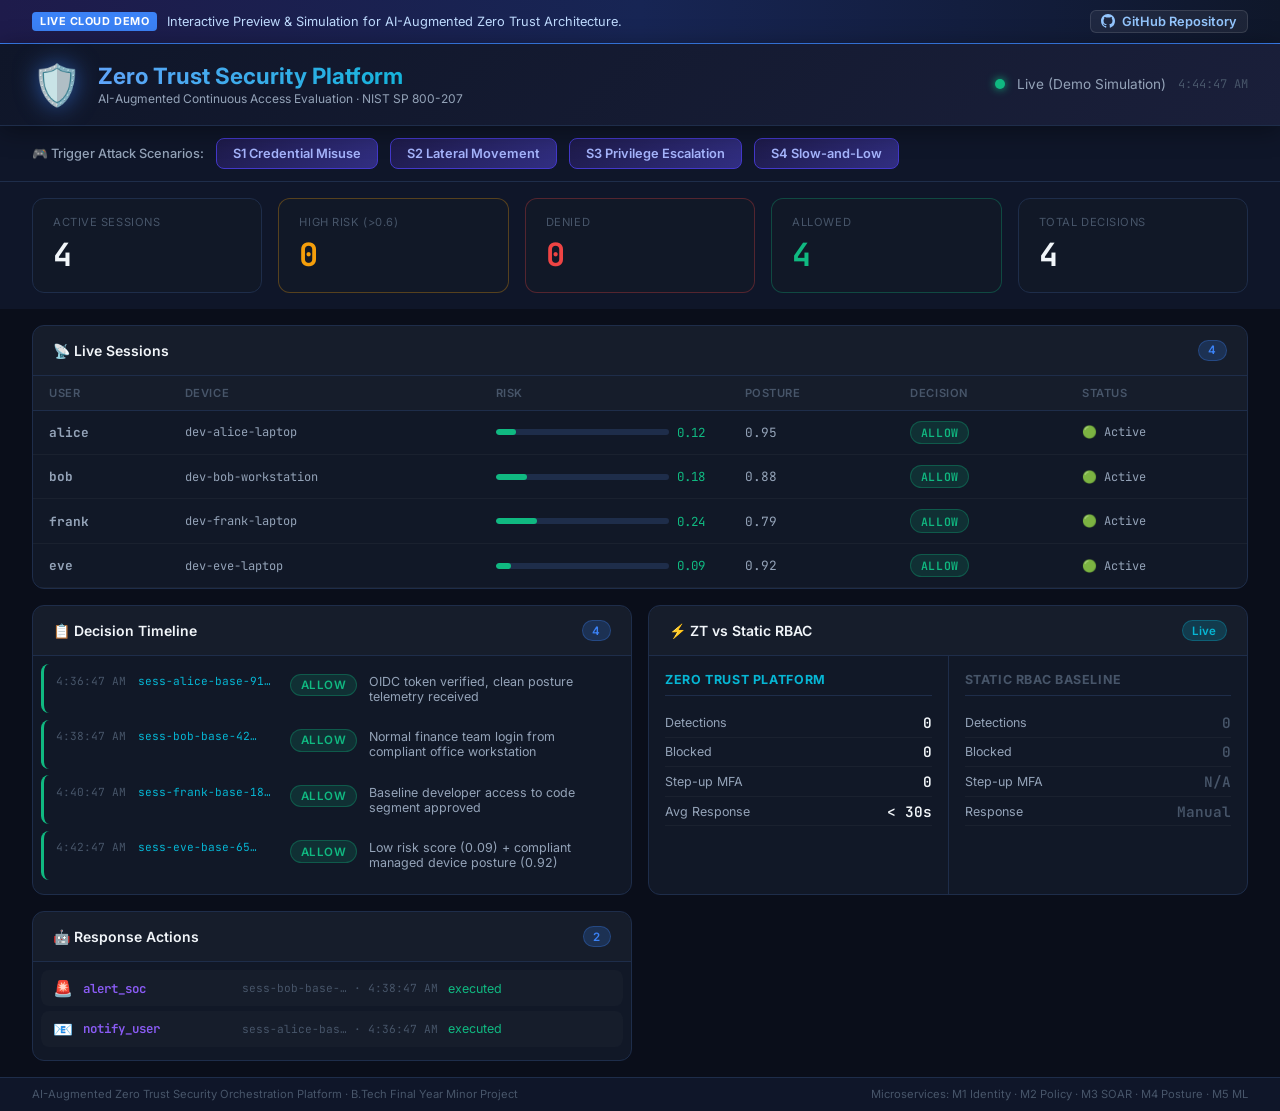
==== index.html @ aeaf05d5 "feat: add vercel dashboard configuration" ====
<!DOCTYPE html>
<html lang="en">
<head>
  <meta charset="UTF-8">
  <meta name="viewport" content="width=device-width, initial-scale=1.0">
  <title>ZTSP – Zero Trust Security Platform Dashboard (Live Demo)</title>
  <meta name="description" content="AI-Augmented Zero Trust Security Orchestration Platform – live session monitoring, risk scores, policy decisions, and attack scenario simulation.">
  <link rel="preconnect" href="https://fonts.googleapis.com">
  <link href="https://fonts.googleapis.com/css2?family=Inter:wght@300;400;500;600;700&family=JetBrains+Mono:wght@400;500&display=swap" rel="stylesheet">
  <link rel="stylesheet" href="./style.css">
</head>
<body>
  <!-- Demo Mode Banner -->
  <aside class="demo-banner">
    <div class="demo-banner-left">
      <span class="demo-banner-tag">Live Cloud Demo</span>
      <span>Interactive Preview & Simulation for AI-Augmented Zero Trust Architecture.</span>
    </div>
    <div>
      <a href="https://github.com/blacktrojanaur/cybersecurity-minor-project" target="_blank" rel="noopener noreferrer" class="demo-banner-link">
        <svg height="14" width="14" viewBox="0 0 16 16" fill="currentColor" style="display:inline-block;vertical-align:middle;margin-right:2px"><path d="M8 0c4.42 0 8 3.58 8 8a8.01 8.01 0 0 1-5.45 7.59c-.4.08-.55-.17-.55-.38 0-.27.01-1.13.01-2.2 0-.75-.25-1.23-.54-1.48 1.78-.2 3.65-.88 3.65-3.95 0-.88-.31-1.59-.82-2.15.08-.2.36-1.02-.08-2.12 0 0-.67-.22-2.2.82-.64-.18-1.32-.27-2-.27-.68 0-1.36.09-2 .27-1.53-1.03-2.2-.82-2.2-.82-.44 1.1-.16 1.92-.08 2.12-.51.56-.82 1.28-.82 2.15 0 3.06 1.86 3.75 3.64 3.95-.23.2-.44.55-.51 1.07-.46.21-1.61.55-2.33-.66-.15-.24-.6-.83-1.23-.82-.67.01-.27.38.01.53.34.19.73.9.82 1.13.16.45.68 1.31 2.69.94 0 .67.01 1.3.01 1.49 0 .21-.15.45-.55.38A7.995 7.995 0 0 1 0 8c0-4.42 3.58-8 8-8Z"></path></svg>
        GitHub Repository
      </a>
    </div>
  </aside>

  <!-- Header -->
  <header class="header">
    <div class="header-brand">
      <div class="shield-icon">🛡️</div>
      <div>
        <h1 class="header-title">Zero Trust Security Platform</h1>
        <p class="header-subtitle">AI-Augmented Continuous Access Evaluation · NIST SP 800-207</p>
      </div>
    </div>
    <div class="header-status">
      <div class="status-dot" id="status-dot"></div>
      <span id="status-text" class="status-text">Connecting…</span>
      <span class="timestamp" id="last-update">—</span>
    </div>
  </header>

  <!-- Scenario Controls -->
  <section class="scenario-bar">
    <span class="scenario-label">🎮 Trigger Attack Scenarios:</span>
    <button class="btn btn-attack" id="btn-s1" onclick="runScenario('s1')">S1 Credential Misuse</button>
    <button class="btn btn-attack" id="btn-s2" onclick="runScenario('s2')">S2 Lateral Movement</button>
    <button class="btn btn-attack" id="btn-s3" onclick="runScenario('s3')">S3 Privilege Escalation</button>
    <button class="btn btn-attack" id="btn-s4" onclick="runScenario('s4')">S4 Slow-and-Low</button>
    <div class="scenario-feedback" id="scenario-feedback"></div>
  </section>

  <!-- Metrics Row -->
  <section class="metrics-row">
    <div class="metric-card">
      <div class="metric-label">Active Sessions</div>
      <div class="metric-value" id="metric-sessions">—</div>
    </div>
    <div class="metric-card metric-card--warn">
      <div class="metric-label">High Risk (&gt;0.6)</div>
      <div class="metric-value" id="metric-high-risk">—</div>
    </div>
    <div class="metric-card metric-card--danger">
      <div class="metric-label">Denied</div>
      <div class="metric-value" id="metric-denied">—</div>
    </div>
    <div class="metric-card metric-card--success">
      <div class="metric-label">Allowed</div>
      <div class="metric-value" id="metric-allowed">—</div>
    </div>
    <div class="metric-card">
      <div class="metric-label">Total Decisions</div>
      <div class="metric-value" id="metric-decisions">—</div>
    </div>
  </section>

  <!-- Main Grid -->
  <main class="main-grid">
    <!-- Live Sessions Panel -->
    <section class="panel panel--sessions">
      <div class="panel-header">
        <h2 class="panel-title">📡 Live Sessions</h2>
        <span class="badge" id="session-count">0</span>
      </div>
      <div class="table-container">
        <table class="data-table" id="sessions-table">
          <thead>
            <tr>
              <th>User</th>
              <th>Device</th>
              <th>Risk</th>
              <th>Posture</th>
              <th>Decision</th>
              <th>Status</th>
            </tr>
          </thead>
          <tbody id="sessions-body">
            <tr><td colspan="6" class="empty-row">Waiting for sessions…</td></tr>
          </tbody>
        </table>
      </div>
    </section>

    <!-- Decision Timeline -->
    <section class="panel panel--timeline">
      <div class="panel-header">
        <h2 class="panel-title">📋 Decision Timeline</h2>
        <span class="badge" id="decision-count">0</span>
      </div>
      <div class="timeline" id="decision-timeline">
        <div class="empty-row">No decisions yet…</div>
      </div>
    </section>

    <!-- ZT vs RBAC Comparison -->
    <section class="panel panel--compare">
      <div class="panel-header">
        <h2 class="panel-title">⚡ ZT vs Static RBAC</h2>
        <span class="badge badge--info">Live</span>
      </div>
      <div class="compare-grid">
        <div class="compare-col">
          <div class="compare-header compare-header--zt">Zero Trust Platform</div>
          <div class="compare-stat">
            <span class="compare-label">Detections</span>
            <span class="compare-value" id="zt-detections">0</span>
          </div>
          <div class="compare-stat">
            <span class="compare-label">Blocked</span>
            <span class="compare-value" id="zt-blocked">0</span>
          </div>
          <div class="compare-stat">
            <span class="compare-label">Step-up MFA</span>
            <span class="compare-value" id="zt-stepup">0</span>
          </div>
          <div class="compare-stat">
            <span class="compare-label">Avg Response</span>
            <span class="compare-value" id="zt-mttr">< 30s</span>
          </div>
        </div>
        <div class="compare-col">
          <div class="compare-header compare-header--rbac">Static RBAC Baseline</div>
          <div class="compare-stat">
            <span class="compare-label">Detections</span>
            <span class="compare-value compare-value--weak">0</span>
          </div>
          <div class="compare-stat">
            <span class="compare-label">Blocked</span>
            <span class="compare-value compare-value--weak">0</span>
          </div>
          <div class="compare-stat">
            <span class="compare-label">Step-up MFA</span>
            <span class="compare-value compare-value--weak">N/A</span>
          </div>
          <div class="compare-stat">
            <span class="compare-label">Response</span>
            <span class="compare-value compare-value--weak">Manual</span>
          </div>
        </div>
      </div>
    </section>

    <!-- Response Actions -->
    <section class="panel panel--actions">
      <div class="panel-header">
        <h2 class="panel-title">🤖 Response Actions</h2>
        <span class="badge" id="action-count">0</span>
      </div>
      <div class="action-feed" id="action-feed">
        <div class="empty-row">No actions yet…</div>
      </div>
    </section>
  </main>

  <footer class="footer">
    <span>AI-Augmented Zero Trust Security Orchestration Platform · B.Tech Final Year Minor Project</span>
    <span>Microservices: M1 Identity · M2 Policy · M3 SOAR · M4 Posture · M5 ML</span>
  </footer>

  <script src="./app.js"></script>
</body>
</html>
---- style.css ----
/* ZTSP Dashboard — Premium Dark Theme */

:root {
  --bg-primary: #0a0e1a;
  --bg-secondary: #0f1629;
  --bg-panel: #111827;
  --bg-panel-hover: #1a2235;
  --border: #1e2d4a;
  --accent-blue: #3b82f6;
  --accent-cyan: #06b6d4;
  --accent-green: #10b981;
  --accent-yellow: #f59e0b;
  --accent-red: #ef4444;
  --accent-purple: #8b5cf6;
  --text-primary: #f1f5f9;
  --text-secondary: #94a3b8;
  --text-muted: #475569;
  --risk-low: #10b981;
  --risk-medium: #f59e0b;
  --risk-high: #ef4444;
  --decision-allow: #10b981;
  --decision-step_up: #f59e0b;
  --decision-restrict: #f97316;
  --decision-deny: #ef4444;
  --font-mono: 'JetBrains Mono', monospace;
  --radius: 12px;
  --radius-sm: 8px;
  --shadow: 0 4px 24px rgba(0,0,0,0.4);
  --glow-blue: 0 0 20px rgba(59,130,246,0.15);
}

*, *::before, *::after { box-sizing: border-box; margin: 0; padding: 0; }

body {
  font-family: 'Inter', sans-serif;
  background: var(--bg-primary);
  color: var(--text-primary);
  min-height: 100vh;
  display: flex;
  flex-direction: column;
  gap: 0;
}

/* ── Demo Banner ─────────────────────────────────────────────────── */
.demo-banner {
  background: linear-gradient(90deg, #1e1b4b, #172554, #0f172a);
  border-bottom: 1px solid #3b82f6;
  color: #bfdbfe;
  font-size: 0.8rem;
  padding: 0.6rem 2rem;
  display: flex;
  align-items: center;
  justify-content: space-between;
  gap: 1rem;
  flex-wrap: wrap;
}
.demo-banner-left { display: flex; align-items: center; gap: 0.6rem; }
.demo-banner-tag {
  background: #3b82f6;
  color: #ffffff;
  padding: 0.15rem 0.5rem;
  border-radius: 4px;
  font-size: 0.68rem;
  font-weight: 700;
  text-transform: uppercase;
  letter-spacing: 0.05em;
}
.demo-banner-link {
  color: #93c5fd;
  text-decoration: none;
  font-weight: 600;
  display: inline-flex;
  align-items: center;
  gap: 0.35rem;
  padding: 0.2rem 0.6rem;
  border-radius: 6px;
  background: rgba(255,255,255,0.06);
  border: 1px solid rgba(255,255,255,0.12);
  transition: all 0.2s;
}
.demo-banner-link:hover {
  background: rgba(255,255,255,0.14);
  color: #ffffff;
}

/* ── Header ───────────────────────────────────────────────────────── */
.header {
  display: flex;
  align-items: center;
  justify-content: space-between;
  padding: 1rem 2rem;
  background: linear-gradient(135deg, #0f1629 0%, #1a1f3a 100%);
  border-bottom: 1px solid var(--border);
  box-shadow: var(--shadow);
  position: sticky;
  top: 0;
  z-index: 100;
}
.header-brand { display: flex; align-items: center; gap: 1rem; }
.shield-icon { font-size: 2.5rem; filter: drop-shadow(0 0 12px rgba(59,130,246,0.6)); }
.header-title {
  font-size: 1.4rem; font-weight: 700;
  background: linear-gradient(90deg, #60a5fa, #06b6d4);
  -webkit-background-clip: text; -webkit-text-fill-color: transparent;
  background-clip: text;
}
.header-subtitle { font-size: 0.75rem; color: var(--text-secondary); margin-top: 2px; }
.header-status { display: flex; align-items: center; gap: 0.75rem; }
.status-dot {
  width: 10px; height: 10px; border-radius: 50%;
  background: var(--accent-green);
  box-shadow: 0 0 8px var(--accent-green);
  animation: pulse 2s infinite;
}
.status-dot.offline { background: var(--accent-yellow); box-shadow: 0 0 8px var(--accent-yellow); }
@keyframes pulse {
  0%, 100% { opacity: 1; } 50% { opacity: 0.4; }
}
.status-text { font-size: 0.85rem; color: var(--text-secondary); }
.timestamp { font-family: var(--font-mono); font-size: 0.75rem; color: var(--text-muted); }

/* ── Scenario Bar ─────────────────────────────────────────────────── */
.scenario-bar {
  display: flex; align-items: center; gap: 0.75rem; flex-wrap: wrap;
  padding: 0.75rem 2rem;
  background: var(--bg-secondary);
  border-bottom: 1px solid var(--border);
}
.scenario-label { font-size: 0.8rem; color: var(--text-secondary); font-weight: 500; }
.btn {
  padding: 0.45rem 1rem; border-radius: var(--radius-sm);
  border: none; cursor: pointer; font-family: 'Inter', sans-serif;
  font-size: 0.8rem; font-weight: 600;
  transition: all 0.2s ease; outline: none;
}
.btn-attack {
  background: linear-gradient(135deg, #1e1b4b, #312e81);
  color: #a5b4fc; border: 1px solid #4338ca;
}
.btn-attack:hover {
  background: linear-gradient(135deg, #312e81, #4338ca);
  color: #fff; transform: translateY(-1px);
  box-shadow: 0 4px 12px rgba(99,102,241,0.4);
}
.btn-attack:active { transform: translateY(0); }
.scenario-feedback { font-size: 0.78rem; color: var(--accent-cyan); font-style: italic; }

/* ── Metrics Row ──────────────────────────────────────────────────── */
.metrics-row {
  display: flex; gap: 1rem; padding: 1rem 2rem;
  background: var(--bg-secondary);
}
.metric-card {
  flex: 1; background: var(--bg-panel);
  border: 1px solid var(--border); border-radius: var(--radius);
  padding: 1rem 1.25rem;
  transition: transform 0.2s, box-shadow 0.2s;
}
.metric-card:hover { transform: translateY(-2px); box-shadow: var(--glow-blue); }
.metric-card--warn { border-color: rgba(245,158,11,0.3); }
.metric-card--danger { border-color: rgba(239,68,68,0.3); }
.metric-card--success { border-color: rgba(16,185,129,0.3); }
.metric-label { font-size: 0.7rem; color: var(--text-muted); text-transform: uppercase; letter-spacing: 0.05em; }
.metric-value {
  font-size: 2rem; font-weight: 700; font-family: var(--font-mono);
  color: var(--text-primary); margin-top: 0.25rem;
  transition: color 0.3s;
}
.metric-card--warn .metric-value { color: var(--accent-yellow); }
.metric-card--danger .metric-value { color: var(--accent-red); }
.metric-card--success .metric-value { color: var(--accent-green); }

/* ── Main Grid ────────────────────────────────────────────────────── */
.main-grid {
  display: grid;
  grid-template-columns: 1fr 1fr;
  grid-template-rows: auto auto;
  gap: 1rem; padding: 1rem 2rem;
  flex: 1;
}
.panel {
  background: var(--bg-panel);
  border: 1px solid var(--border);
  border-radius: var(--radius);
  overflow: hidden;
  display: flex; flex-direction: column;
}
.panel--sessions { grid-column: 1 / 3; }
.panel-header {
  display: flex; align-items: center; justify-content: space-between;
  padding: 0.875rem 1.25rem;
  border-bottom: 1px solid var(--border);
  background: rgba(255,255,255,0.02);
}
.panel-title { font-size: 0.875rem; font-weight: 600; color: var(--text-primary); }
.badge {
  background: rgba(59,130,246,0.2); color: var(--accent-blue);
  padding: 0.15rem 0.6rem; border-radius: 20px;
  font-size: 0.72rem; font-weight: 600; border: 1px solid rgba(59,130,246,0.3);
}
.badge--info { background: rgba(6,182,212,0.2); color: var(--accent-cyan); border-color: rgba(6,182,212,0.3); }

/* ── Data Table ───────────────────────────────────────────────────── */
.table-container { overflow-x: auto; flex: 1; }
.data-table { width: 100%; border-collapse: collapse; font-size: 0.82rem; }
.data-table th {
  padding: 0.625rem 1rem; text-align: left;
  font-size: 0.7rem; font-weight: 600;
  text-transform: uppercase; letter-spacing: 0.05em;
  color: var(--text-muted); border-bottom: 1px solid var(--border);
  background: rgba(255,255,255,0.02);
}
.data-table td {
  padding: 0.625rem 1rem;
  border-bottom: 1px solid rgba(255,255,255,0.04);
  font-family: var(--font-mono); font-size: 0.8rem;
  color: var(--text-secondary);
}
.data-table tr { transition: background 0.15s; }
.data-table tr:hover td { background: var(--bg-panel-hover); }
.empty-row { text-align: center; color: var(--text-muted); font-style: italic; padding: 2rem; font-family: 'Inter', sans-serif; }

/* Risk bar */
.risk-bar { display: flex; align-items: center; gap: 0.5rem; min-width: 100px; }
.risk-track { flex: 1; height: 6px; background: var(--border); border-radius: 3px; overflow: hidden; }
.risk-fill { height: 100%; border-radius: 3px; transition: width 0.5s ease, background 0.3s; }
.risk-val { font-size: 0.78rem; min-width: 36px; }

/* Decision pill */
.pill {
  display: inline-flex; align-items: center;
  padding: 0.2rem 0.6rem; border-radius: 20px;
  font-size: 0.72rem; font-weight: 600; text-transform: uppercase;
  letter-spacing: 0.05em;
}
.pill-allow { background: rgba(16,185,129,0.15); color: var(--decision-allow); border: 1px solid rgba(16,185,129,0.3); }
.pill-step_up { background: rgba(245,158,11,0.15); color: var(--decision-step_up); border: 1px solid rgba(245,158,11,0.3); }
.pill-restrict { background: rgba(249,115,22,0.15); color: var(--decision-restrict); border: 1px solid rgba(249,115,22,0.3); }
.pill-deny { background: rgba(239,68,68,0.15); color: var(--decision-deny); border: 1px solid rgba(239,68,68,0.3); }
.pill-none { background: rgba(148,163,184,0.1); color: var(--text-muted); border: 1px solid var(--border); }

/* Status dots in table */
.dot-active { color: var(--accent-green); }
.dot-inactive { color: var(--accent-red); }
.dot-mfa { color: var(--accent-yellow); }

/* ── Decision Timeline ────────────────────────────────────────────── */
.timeline { flex: 1; overflow-y: auto; max-height: 300px; padding: 0.5rem; }
.timeline-item {
  display: flex; align-items: flex-start; gap: 0.75rem;
  padding: 0.6rem 0.75rem; border-radius: var(--radius-sm);
  border-left: 3px solid var(--border);
  margin-bottom: 0.4rem;
  font-size: 0.78rem;
  transition: background 0.15s;
  animation: slideIn 0.3s ease;
}
@keyframes slideIn {
  from { opacity: 0; transform: translateX(-8px); }
  to { opacity: 1; transform: translateX(0); }
}
.timeline-item:hover { background: var(--bg-panel-hover); }
.timeline-item--allow { border-color: var(--decision-allow); }
.timeline-item--step_up { border-color: var(--decision-step_up); }
.timeline-item--restrict { border-color: var(--decision-restrict); }
.timeline-item--deny { border-color: var(--decision-deny); }
.tl-time { font-family: var(--font-mono); font-size: 0.7rem; color: var(--text-muted); min-width: 60px; }
.tl-session { font-family: var(--font-mono); font-size: 0.7rem; color: var(--accent-cyan); min-width: 140px; }
.tl-reason { color: var(--text-secondary); flex: 1; }

/* ── Compare Grid ─────────────────────────────────────────────────── */
.compare-grid { display: flex; gap: 0; flex: 1; }
.compare-col { flex: 1; padding: 1rem; }
.compare-col:first-child { border-right: 1px solid var(--border); }
.compare-header {
  font-size: 0.78rem; font-weight: 700; letter-spacing: 0.05em;
  text-transform: uppercase; margin-bottom: 0.75rem;
  padding-bottom: 0.5rem; border-bottom: 1px solid var(--border);
}
.compare-header--zt { color: var(--accent-cyan); }
.compare-header--rbac { color: var(--text-muted); }
.compare-stat { display: flex; justify-content: space-between; align-items: center; padding: 0.3rem 0; border-bottom: 1px solid rgba(255,255,255,0.04); }
.compare-label { font-size: 0.78rem; color: var(--text-secondary); }
.compare-value { font-family: var(--font-mono); font-size: 0.9rem; font-weight: 600; color: var(--text-primary); }
.compare-value--weak { color: var(--text-muted); }

/* ── Action Feed ──────────────────────────────────────────────────── */
.action-feed { flex: 1; overflow-y: auto; max-height: 300px; padding: 0.5rem; }
.action-item {
  display: flex; align-items: center; gap: 0.6rem;
  padding: 0.5rem 0.75rem; border-radius: var(--radius-sm);
  margin-bottom: 0.3rem; font-size: 0.78rem;
  background: rgba(255,255,255,0.02);
  animation: slideIn 0.3s ease;
}
.action-icon { font-size: 1rem; }
.action-type { font-weight: 600; font-family: var(--font-mono); color: var(--accent-purple); min-width: 150px; }
.action-session { font-family: var(--font-mono); font-size: 0.7rem; color: var(--text-muted); }
.action-status-executed { color: var(--accent-green); }
.action-status-failed { color: var(--accent-red); }
.action-status-pending { color: var(--accent-yellow); }

/* ── Footer ───────────────────────────────────────────────────────── */
.footer {
  display: flex; justify-content: space-between;
  padding: 0.6rem 2rem;
  background: var(--bg-secondary);
  border-top: 1px solid var(--border);
  font-size: 0.7rem; color: var(--text-muted);
}

/* Scrollbar */
::-webkit-scrollbar { width: 6px; }
::-webkit-scrollbar-track { background: var(--bg-primary); }
::-webkit-scrollbar-thumb { background: var(--border); border-radius: 3px; }
::-webkit-scrollbar-thumb:hover { background: #2d3f5c; }

/* Responsive */
@media (max-width: 900px) {
  .main-grid { grid-template-columns: 1fr; }
  .panel--sessions { grid-column: 1; }
  .metrics-row { flex-wrap: wrap; }
  .metric-card { flex: 0 0 calc(50% - 0.5rem); }
}
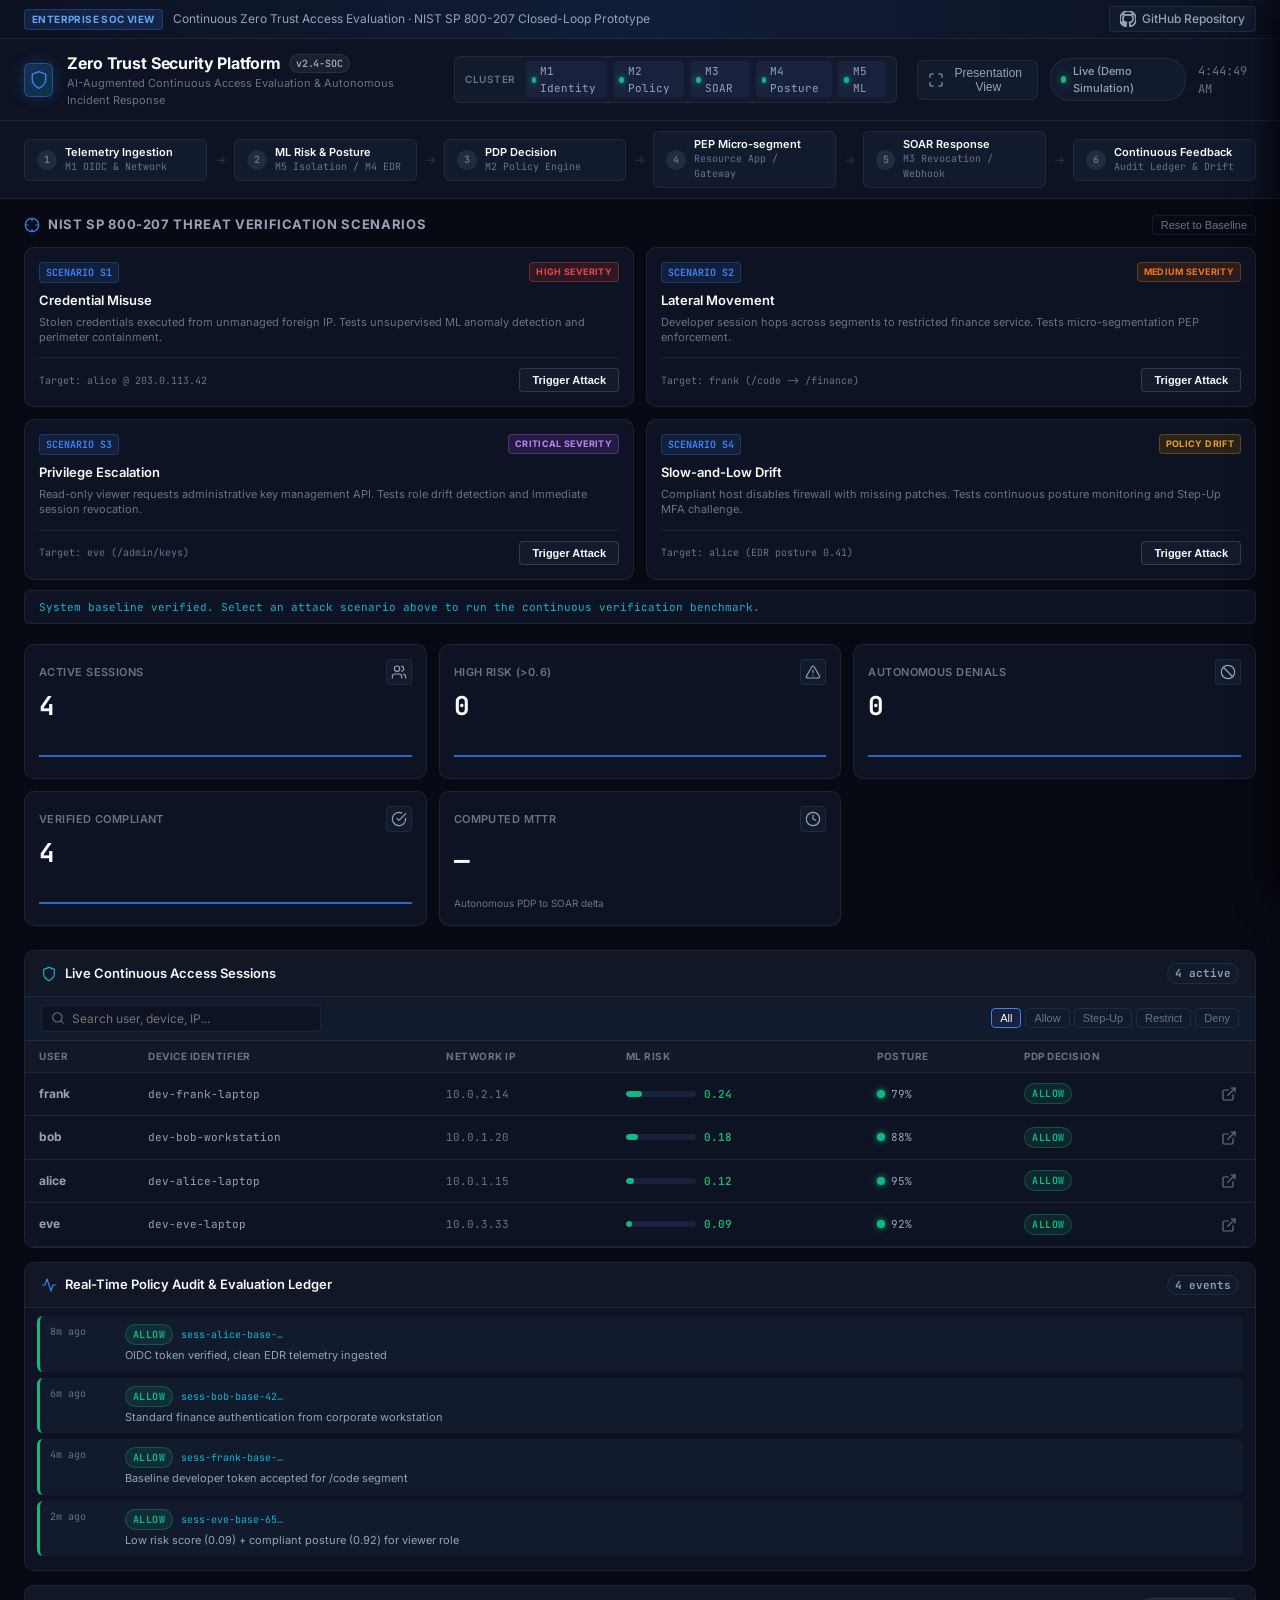
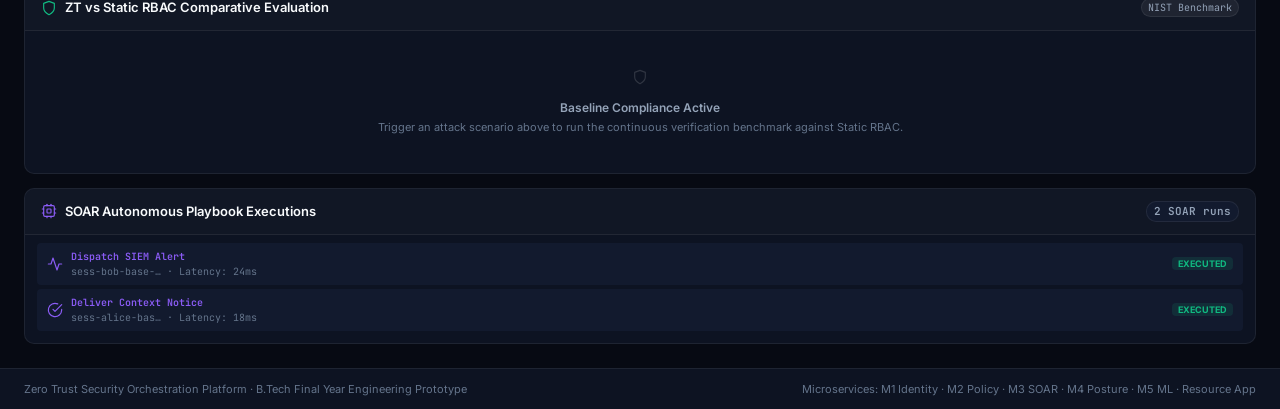
==== commit 0243dd07: "feat: complete SOC dashboard redesign with real-time simulation" ====
--- a/index.html
+++ b/index.html
@@ -3,181 +3,462 @@
 <head>
   <meta charset="UTF-8">
   <meta name="viewport" content="width=device-width, initial-scale=1.0">
-  <title>ZTSP – Zero Trust Security Platform Dashboard (Live Demo)</title>
-  <meta name="description" content="AI-Augmented Zero Trust Security Orchestration Platform – live session monitoring, risk scores, policy decisions, and attack scenario simulation.">
+  <title>ZTSP – Zero Trust Security Orchestration Platform</title>
+  <meta name="description" content="AI-Augmented Zero Trust Security Orchestration Platform — Live continuous evaluation, NIST SP 800-207 policy engine, and ML risk scoring.">
   <link rel="preconnect" href="https://fonts.googleapis.com">
-  <link href="https://fonts.googleapis.com/css2?family=Inter:wght@300;400;500;600;700&family=JetBrains+Mono:wght@400;500&display=swap" rel="stylesheet">
+  <link rel="preconnect" href="https://fonts.gstatic.com" crossorigin>
+  <link href="https://fonts.googleapis.com/css2?family=Inter:wght@400;500;600;700&family=JetBrains+Mono:wght@400;500;600;700&display=swap" rel="stylesheet">
   <link rel="stylesheet" href="./style.css">
 </head>
 <body>
-  <!-- Demo Mode Banner -->
+
+  <!-- Cloud Demo Banner -->
   <aside class="demo-banner">
-    <div class="demo-banner-left">
-      <span class="demo-banner-tag">Live Cloud Demo</span>
-      <span>Interactive Preview & Simulation for AI-Augmented Zero Trust Architecture.</span>
+    <div class="demo-banner-content">
+      <span class="demo-banner-tag">Enterprise SOC View</span>
+      <span>Continuous Zero Trust Access Evaluation · NIST SP 800-207 Closed-Loop Prototype</span>
     </div>
     <div>
       <a href="https://github.com/blacktrojanaur/cybersecurity-minor-project" target="_blank" rel="noopener noreferrer" class="demo-banner-link">
-        <svg height="14" width="14" viewBox="0 0 16 16" fill="currentColor" style="display:inline-block;vertical-align:middle;margin-right:2px"><path d="M8 0c4.42 0 8 3.58 8 8a8.01 8.01 0 0 1-5.45 7.59c-.4.08-.55-.17-.55-.38 0-.27.01-1.13.01-2.2 0-.75-.25-1.23-.54-1.48 1.78-.2 3.65-.88 3.65-3.95 0-.88-.31-1.59-.82-2.15.08-.2.36-1.02-.08-2.12 0 0-.67-.22-2.2.82-.64-.18-1.32-.27-2-.27-.68 0-1.36.09-2 .27-1.53-1.03-2.2-.82-2.2-.82-.44 1.1-.16 1.92-.08 2.12-.51.56-.82 1.28-.82 2.15 0 3.06 1.86 3.75 3.64 3.95-.23.2-.44.55-.51 1.07-.46.21-1.61.55-2.33-.66-.15-.24-.6-.83-1.23-.82-.67.01-.27.38.01.53.34.19.73.9.82 1.13.16.45.68 1.31 2.69.94 0 .67.01 1.3.01 1.49 0 .21-.15.45-.55.38A7.995 7.995 0 0 1 0 8c0-4.42 3.58-8 8-8Z"></path></svg>
+        <svg class="icon-svg" viewBox="0 0 16 16" fill="currentColor"><path d="M8 0c4.42 0 8 3.58 8 8a8.01 8.01 0 0 1-5.45 7.59c-.4.08-.55-.17-.55-.38 0-.27.01-1.13.01-2.2 0-.75-.25-1.23-.54-1.48 1.78-.2 3.65-.88 3.65-3.95 0-.88-.31-1.59-.82-2.15.08-.2.36-1.02-.08-2.12 0 0-.67-.22-2.2.82-.64-.18-1.32-.27-2-.27-.68 0-1.36.09-2 .27-1.53-1.03-2.2-.82-2.2-.82-.44 1.1-.16 1.92-.08 2.12-.51.56-.82 1.28-.82 2.15 0 3.06 1.86 3.75 3.64 3.95-.23.2-.44.55-.51 1.07-.46.21-1.61.55-2.33-.66-.15-.24-.6-.83-1.23-.82-.67.01-.27.38.01.53.34.19.73.9.82 1.13.16.45.68 1.31 2.69.94 0 .67.01 1.3.01 1.49 0 .21-.15.45-.55.38A7.995 7.995 0 0 1 0 8c0-4.42 3.58-8 8-8Z"></path></svg>
         GitHub Repository
       </a>
     </div>
   </aside>
 
-  <!-- Header -->
-  <header class="header">
+  <!-- Top Sticky Header -->
+  <header class="header-bar">
     <div class="header-brand">
-      <div class="shield-icon">🛡️</div>
-      <div>
-        <h1 class="header-title">Zero Trust Security Platform</h1>
-        <p class="header-subtitle">AI-Augmented Continuous Access Evaluation · NIST SP 800-207</p>
-      </div>
-    </div>
-    <div class="header-status">
-      <div class="status-dot" id="status-dot"></div>
-      <span id="status-text" class="status-text">Connecting…</span>
-      <span class="timestamp" id="last-update">—</span>
+      <div class="header-logo-icon">
+        <svg class="icon-svg" style="width:20px;height:20px;" viewBox="0 0 24 24"><path d="M12 22s8-4 8-10V5l-8-3-8 3v7c0 6 8 10 8 10z"/></svg>
+      </div>
+      <div class="header-title-wrap">
+        <h1>Zero Trust Security Platform <span class="badge-version">v2.4-SOC</span></h1>
+        <p>AI-Augmented Continuous Access Evaluation & Autonomous Incident Response</p>
+      </div>
+    </div>
+
+    <!-- Cluster Microservices Health Chips -->
+    <div class="cluster-health" aria-label="Microservice Status">
+      <span class="health-label">Cluster</span>
+      <span class="health-chip" title="M1 Identity & Telemetry Service (Port 8001)"><span class="health-dot"></span>M1 Identity</span>
+      <span class="health-chip" title="M2 Policy Engine & Audit (Port 8002)"><span class="health-dot"></span>M2 Policy</span>
+      <span class="health-chip" title="M3 SOAR Response Service (Port 8003)"><span class="health-dot"></span>M3 SOAR</span>
+      <span class="health-chip" title="M4 Vulnerability & Posture (Port 8004)"><span class="health-dot"></span>M4 Posture</span>
+      <span class="health-chip" title="M5 ML Risk Scoring Engine (Port 8005)"><span class="health-dot"></span>M5 ML</span>
+    </div>
+
+    <!-- Controls & Status -->
+    <div class="header-actions">
+      <button class="btn-control" id="btn-presentation" onclick="togglePresentationMode()" title="Toggle full-width presentation mode for demos and projectors">
+        <svg class="icon-svg" viewBox="0 0 24 24"><path d="M8 3H5a2 2 0 0 0-2 2v3m18 0V5a2 2 0 0 0-2-2h-3m0 18h3a2 2 0 0 0 2-2v-3M3 16v3a2 2 0 0 0 2 2h3"/></svg>
+        Presentation View
+      </button>
+
+      <div class="status-pill">
+        <span class="status-pulse" id="status-pulse-dot"></span>
+        <span id="status-label-text">Connecting...</span>
+      </div>
+
+      <span class="timestamp-live" id="last-update">—</span>
     </div>
   </header>
 
-  <!-- Scenario Controls -->
-  <section class="scenario-bar">
-    <span class="scenario-label">🎮 Trigger Attack Scenarios:</span>
-    <button class="btn btn-attack" id="btn-s1" onclick="runScenario('s1')">S1 Credential Misuse</button>
-    <button class="btn btn-attack" id="btn-s2" onclick="runScenario('s2')">S2 Lateral Movement</button>
-    <button class="btn btn-attack" id="btn-s3" onclick="runScenario('s3')">S3 Privilege Escalation</button>
-    <button class="btn btn-attack" id="btn-s4" onclick="runScenario('s4')">S4 Slow-and-Low</button>
-    <div class="scenario-feedback" id="scenario-feedback"></div>
+  <!-- Closed-Loop Pipeline Strip -->
+  <section class="pipeline-strip" aria-label="Architecture Closed Loop">
+    <div class="pipeline-flow">
+      <div class="pipeline-node" id="pnode-0">
+        <span class="node-num">1</span>
+        <div class="node-meta">
+          <span class="node-title">Telemetry Ingestion</span>
+          <span class="node-sub">M1 OIDC & Network</span>
+        </div>
+      </div>
+      <span class="pipeline-arrow" id="parrow-0">→</span>
+
+      <div class="pipeline-node" id="pnode-1">
+        <span class="node-num">2</span>
+        <div class="node-meta">
+          <span class="node-title">ML Risk & Posture</span>
+          <span class="node-sub">M5 Isolation / M4 EDR</span>
+        </div>
+      </div>
+      <span class="pipeline-arrow" id="parrow-1">→</span>
+
+      <div class="pipeline-node" id="pnode-2">
+        <span class="node-num">3</span>
+        <div class="node-meta">
+          <span class="node-title">PDP Decision</span>
+          <span class="node-sub">M2 Policy Engine</span>
+        </div>
+      </div>
+      <span class="pipeline-arrow" id="parrow-2">→</span>
+
+      <div class="pipeline-node" id="pnode-3">
+        <span class="node-num">4</span>
+        <div class="node-meta">
+          <span class="node-title">PEP Micro-segment</span>
+          <span class="node-sub">Resource App / Gateway</span>
+        </div>
+      </div>
+      <span class="pipeline-arrow" id="parrow-3">→</span>
+
+      <div class="pipeline-node" id="pnode-4">
+        <span class="node-num">5</span>
+        <div class="node-meta">
+          <span class="node-title">SOAR Response</span>
+          <span class="node-sub">M3 Revocation / Webhook</span>
+        </div>
+      </div>
+      <span class="pipeline-arrow" id="parrow-4">→</span>
+
+      <div class="pipeline-node" id="pnode-5">
+        <span class="node-num">6</span>
+        <div class="node-meta">
+          <span class="node-title">Continuous Feedback</span>
+          <span class="node-sub">Audit Ledger & Drift</span>
+        </div>
+      </div>
+    </div>
   </section>
 
-  <!-- Metrics Row -->
-  <section class="metrics-row">
-    <div class="metric-card">
-      <div class="metric-label">Active Sessions</div>
-      <div class="metric-value" id="metric-sessions">—</div>
-    </div>
-    <div class="metric-card metric-card--warn">
-      <div class="metric-label">High Risk (&gt;0.6)</div>
-      <div class="metric-value" id="metric-high-risk">—</div>
-    </div>
-    <div class="metric-card metric-card--danger">
-      <div class="metric-label">Denied</div>
-      <div class="metric-value" id="metric-denied">—</div>
-    </div>
-    <div class="metric-card metric-card--success">
-      <div class="metric-label">Allowed</div>
-      <div class="metric-value" id="metric-allowed">—</div>
-    </div>
-    <div class="metric-card">
-      <div class="metric-label">Total Decisions</div>
-      <div class="metric-value" id="metric-decisions">—</div>
+  <!-- Scenario Launcher Section -->
+  <section class="section-scenarios">
+    <div class="section-header-row">
+      <div class="section-title-wrap">
+        <svg class="icon-svg" style="color:var(--brand-blue);" viewBox="0 0 24 24"><circle cx="12" cy="12" r="10"/><line x1="22" x2="18" y1="12" y2="12"/><line x1="6" x2="2" y1="12" y2="12"/><line x1="12" x2="12" y1="6" y2="2"/><line x1="12" x2="12" y1="22" y2="18"/></svg>
+        <span class="section-title">NIST SP 800-207 Threat Verification Scenarios</span>
+      </div>
+      <button class="btn-reset" onclick="resetDemoScenarios()" title="Reset sessions to baseline">
+        Reset to Baseline
+      </button>
+    </div>
+
+    <div class="scenario-grid">
+      <!-- S1 Card -->
+      <div class="scenario-card" id="card-scenario-s1">
+        <div>
+          <div class="scenario-top">
+            <span class="scenario-badge-id">SCENARIO S1</span>
+            <span class="scenario-sev scenario-sev--high">HIGH SEVERITY</span>
+          </div>
+          <div class="scenario-name">Credential Misuse</div>
+          <div class="scenario-desc">Stolen credentials executed from unmanaged foreign IP. Tests unsupervised ML anomaly detection and perimeter containment.</div>
+        </div>
+        <div class="scenario-action-bar">
+          <span class="scenario-target">Target: alice @ 203.0.113.42</span>
+          <button class="btn-run-scenario" id="btn-scenario-s1" onclick="triggerAttackScenario('s1')">
+            Trigger Attack
+          </button>
+        </div>
+      </div>
+
+      <!-- S2 Card -->
+      <div class="scenario-card" id="card-scenario-s2">
+        <div>
+          <div class="scenario-top">
+            <span class="scenario-badge-id">SCENARIO S2</span>
+            <span class="scenario-sev scenario-sev--med">MEDIUM SEVERITY</span>
+          </div>
+          <div class="scenario-name">Lateral Movement</div>
+          <div class="scenario-desc">Developer session hops across segments to restricted finance service. Tests micro-segmentation PEP enforcement.</div>
+        </div>
+        <div class="scenario-action-bar">
+          <span class="scenario-target">Target: frank (/code -> /finance)</span>
+          <button class="btn-run-scenario" id="btn-scenario-s2" onclick="triggerAttackScenario('s2')">
+            Trigger Attack
+          </button>
+        </div>
+      </div>
+
+      <!-- S3 Card -->
+      <div class="scenario-card" id="card-scenario-s3">
+        <div>
+          <div class="scenario-top">
+            <span class="scenario-badge-id">SCENARIO S3</span>
+            <span class="scenario-sev scenario-sev--crit">CRITICAL SEVERITY</span>
+          </div>
+          <div class="scenario-name">Privilege Escalation</div>
+          <div class="scenario-desc">Read-only viewer requests administrative key management API. Tests role drift detection and immediate session revocation.</div>
+        </div>
+        <div class="scenario-action-bar">
+          <span class="scenario-target">Target: eve (/admin/keys)</span>
+          <button class="btn-run-scenario" id="btn-scenario-s3" onclick="triggerAttackScenario('s3')">
+            Trigger Attack
+          </button>
+        </div>
+      </div>
+
+      <!-- S4 Card -->
+      <div class="scenario-card" id="card-scenario-s4">
+        <div>
+          <div class="scenario-top">
+            <span class="scenario-badge-id">SCENARIO S4</span>
+            <span class="scenario-sev scenario-sev--low">POLICY DRIFT</span>
+          </div>
+          <div class="scenario-name">Slow-and-Low Drift</div>
+          <div class="scenario-desc">Compliant host disables firewall with missing patches. Tests continuous posture monitoring and Step-Up MFA challenge.</div>
+        </div>
+        <div class="scenario-action-bar">
+          <span class="scenario-target">Target: alice (EDR posture 0.41)</span>
+          <button class="btn-run-scenario" id="btn-scenario-s4" onclick="triggerAttackScenario('s4')">
+            Trigger Attack
+          </button>
+        </div>
+      </div>
+    </div>
+
+    <!-- Stepper Status Bar -->
+    <div class="killchain-stepper" id="killchain-stepper">
+      <div class="stepper-left">
+        <span class="stepper-spinner" id="stepper-spinner"></span>
+        <span class="stepper-msg" id="stepper-msg">System baseline verified. Select an attack scenario above to run the continuous verification benchmark.</span>
+      </div>
     </div>
   </section>
 
-  <!-- Main Grid -->
-  <main class="main-grid">
-    <!-- Live Sessions Panel -->
-    <section class="panel panel--sessions">
-      <div class="panel-header">
-        <h2 class="panel-title">📡 Live Sessions</h2>
-        <span class="badge" id="session-count">0</span>
-      </div>
-      <div class="table-container">
-        <table class="data-table" id="sessions-table">
-          <thead>
-            <tr>
-              <th>User</th>
-              <th>Device</th>
-              <th>Risk</th>
-              <th>Posture</th>
-              <th>Decision</th>
-              <th>Status</th>
-            </tr>
-          </thead>
-          <tbody id="sessions-body">
-            <tr><td colspan="6" class="empty-row">Waiting for sessions…</td></tr>
-          </tbody>
-        </table>
-      </div>
-    </section>
-
-    <!-- Decision Timeline -->
-    <section class="panel panel--timeline">
-      <div class="panel-header">
-        <h2 class="panel-title">📋 Decision Timeline</h2>
-        <span class="badge" id="decision-count">0</span>
-      </div>
-      <div class="timeline" id="decision-timeline">
-        <div class="empty-row">No decisions yet…</div>
-      </div>
-    </section>
-
-    <!-- ZT vs RBAC Comparison -->
-    <section class="panel panel--compare">
-      <div class="panel-header">
-        <h2 class="panel-title">⚡ ZT vs Static RBAC</h2>
-        <span class="badge badge--info">Live</span>
-      </div>
-      <div class="compare-grid">
-        <div class="compare-col">
-          <div class="compare-header compare-header--zt">Zero Trust Platform</div>
-          <div class="compare-stat">
-            <span class="compare-label">Detections</span>
-            <span class="compare-value" id="zt-detections">0</span>
-          </div>
-          <div class="compare-stat">
-            <span class="compare-label">Blocked</span>
-            <span class="compare-value" id="zt-blocked">0</span>
-          </div>
-          <div class="compare-stat">
-            <span class="compare-label">Step-up MFA</span>
-            <span class="compare-value" id="zt-stepup">0</span>
-          </div>
-          <div class="compare-stat">
-            <span class="compare-label">Avg Response</span>
-            <span class="compare-value" id="zt-mttr">< 30s</span>
-          </div>
-        </div>
-        <div class="compare-col">
-          <div class="compare-header compare-header--rbac">Static RBAC Baseline</div>
-          <div class="compare-stat">
-            <span class="compare-label">Detections</span>
-            <span class="compare-value compare-value--weak">0</span>
-          </div>
-          <div class="compare-stat">
-            <span class="compare-label">Blocked</span>
-            <span class="compare-value compare-value--weak">0</span>
-          </div>
-          <div class="compare-stat">
-            <span class="compare-label">Step-up MFA</span>
-            <span class="compare-value compare-value--weak">N/A</span>
-          </div>
-          <div class="compare-stat">
-            <span class="compare-label">Response</span>
-            <span class="compare-value compare-value--weak">Manual</span>
-          </div>
-        </div>
-      </div>
-    </section>
-
-    <!-- Response Actions -->
-    <section class="panel panel--actions">
-      <div class="panel-header">
-        <h2 class="panel-title">🤖 Response Actions</h2>
-        <span class="badge" id="action-count">0</span>
-      </div>
-      <div class="action-feed" id="action-feed">
-        <div class="empty-row">No actions yet…</div>
-      </div>
-    </section>
+  <!-- KPI Row -->
+  <section class="section-kpi">
+    <div class="kpi-grid">
+      <!-- Active Sessions -->
+      <div class="kpi-card" id="card-sessions">
+        <div class="kpi-top">
+          <span class="kpi-title">Active Sessions</span>
+          <div class="kpi-icon-wrap">
+            <svg class="icon-svg" viewBox="0 0 24 24"><path d="M16 21v-2a4 4 0 0 0-4-4H6a4 4 0 0 0-4 4v2"/><circle cx="9" cy="7" r="4"/><path d="M22 21v-2a4 4 0 0 0-3-3.87"/><path d="M16 3.13a4 4 0 0 1 0 7.75"/></svg>
+          </div>
+        </div>
+        <div class="kpi-value-row">
+          <span class="kpi-number" id="metric-sessions">4</span>
+        </div>
+        <div id="spark-sessions"></div>
+      </div>
+
+      <!-- High Risk (>0.6) -->
+      <div class="kpi-card" id="card-high-risk">
+        <div class="kpi-top">
+          <span class="kpi-title">High Risk (&gt;0.6)</span>
+          <div class="kpi-icon-wrap">
+            <svg class="icon-svg" viewBox="0 0 24 24"><path d="m21.73 18-8-14a2 2 0 0 0-3.48 0l-8 14A2 2 0 0 0 4 21h16a2 2 0 0 0 1.73-3Z"/><line x1="12" y1="9" x2="12" y2="13"/><line x1="12" y1="17" x2="12.01" y2="17"/></svg>
+          </div>
+        </div>
+        <div class="kpi-value-row">
+          <span class="kpi-number" id="metric-high-risk">0</span>
+        </div>
+        <div id="spark-high-risk"></div>
+      </div>
+
+      <!-- Denied / Revoked -->
+      <div class="kpi-card" id="card-denied">
+        <div class="kpi-top">
+          <span class="kpi-title">Autonomous Denials</span>
+          <div class="kpi-icon-wrap">
+            <svg class="icon-svg" viewBox="0 0 24 24"><circle cx="12" cy="12" r="10"/><path d="m4.9 4.9 14.2 14.2"/></svg>
+          </div>
+        </div>
+        <div class="kpi-value-row">
+          <span class="kpi-number" id="metric-denied">0</span>
+        </div>
+        <div id="spark-denied"></div>
+      </div>
+
+      <!-- Verified Compliant -->
+      <div class="kpi-card" id="card-allowed">
+        <div class="kpi-top">
+          <span class="kpi-title">Verified Compliant</span>
+          <div class="kpi-icon-wrap">
+            <svg class="icon-svg" viewBox="0 0 24 24"><path d="M22 11.08V12a10 10 0 1 1-5.93-9.14"/><polyline points="22 4 12 14.01 9 11.01"/></svg>
+          </div>
+        </div>
+        <div class="kpi-value-row">
+          <span class="kpi-number" id="metric-allowed">4</span>
+        </div>
+        <div id="spark-allowed"></div>
+      </div>
+
+      <!-- Dynamic MTTR -->
+      <div class="kpi-card" id="card-mttr">
+        <div class="kpi-top">
+          <span class="kpi-title">Computed MTTR</span>
+          <div class="kpi-icon-wrap">
+            <svg class="icon-svg" viewBox="0 0 24 24"><circle cx="12" cy="12" r="10"/><polyline points="12 6 12 12 16 14"/></svg>
+          </div>
+        </div>
+        <div class="kpi-value-row">
+          <span class="kpi-number" id="metric-mttr">—</span>
+        </div>
+        <p style="font-size:10px;color:var(--text-muted);margin-top:6px;">Autonomous PDP to SOAR delta</p>
+      </div>
+    </div>
+  </section>
+
+  <!-- Main SOC Layout Grid -->
+  <main class="main-soc-layout">
+    <!-- Left Column: Live Sessions Table + Detail Filters -->
+    <div style="display:flex;flex-direction:column;gap:14px;">
+      <section class="soc-panel">
+        <div class="soc-panel-header">
+          <div class="soc-panel-title">
+            <svg class="icon-svg" style="color:var(--brand-cyan);" viewBox="0 0 24 24"><path d="M12 22s8-4 8-10V5l-8-3-8 3v7c0 6 8 10 8 10z"/></svg>
+            Live Continuous Access Sessions
+          </div>
+          <span class="soc-count-pill" id="session-count-badge">4 active</span>
+        </div>
+
+        <!-- Table Toolbar: Search + Decision Filters -->
+        <div class="table-toolbar">
+          <div class="search-box-wrap">
+            <svg class="icon-svg search-icon" viewBox="0 0 24 24"><circle cx="11" cy="11" r="8"/><line x1="21" y1="21" x2="16.65" y2="16.65"/></svg>
+            <input type="text" class="input-search" id="table-search-input" placeholder="Search user, device, IP..." aria-label="Search sessions">
+          </div>
+          <div class="filter-chips">
+            <button class="chip-filter active" data-filter="all">All</button>
+            <button class="chip-filter" data-filter="allow">Allow</button>
+            <button class="chip-filter" data-filter="step_up">Step-Up</button>
+            <button class="chip-filter" data-filter="restrict">Restrict</button>
+            <button class="chip-filter" data-filter="deny">Deny</button>
+          </div>
+        </div>
+
+        <div class="table-container">
+          <table class="soc-table" id="sessions-table">
+            <thead>
+              <tr>
+                <th data-sort="user_id">User</th>
+                <th data-sort="device_id">Device Identifier</th>
+                <th data-sort="ip_address">Network IP</th>
+                <th data-sort="risk_score">ML Risk</th>
+                <th data-sort="posture_score">Posture</th>
+                <th data-sort="decision">PDP Decision</th>
+                <th style="width:40px;"></th>
+              </tr>
+            </thead>
+            <tbody id="sessions-body">
+              <tr><td colspan="7" class="empty-row" style="text-align:center;padding:24px;color:var(--text-muted);">Ingesting live session telemetry...</td></tr>
+            </tbody>
+          </table>
+        </div>
+      </section>
+
+      <!-- Decision Timeline -->
+      <section class="soc-panel">
+        <div class="soc-panel-header">
+          <div class="soc-panel-title">
+            <svg class="icon-svg" style="color:var(--brand-blue);" viewBox="0 0 24 24"><polyline points="22 12 18 12 15 21 9 3 6 12 2 12"/></svg>
+            Real-Time Policy Audit & Evaluation Ledger
+          </div>
+          <span class="soc-count-pill" id="timeline-count-badge">0 events</span>
+        </div>
+        <div class="timeline-feed" id="timeline-feed">
+          <div class="empty-row" style="text-align:center;padding:24px;color:var(--text-muted);">Waiting for audit events...</div>
+        </div>
+      </section>
+    </div>
+
+    <!-- Right Column: ZT vs RBAC Comparison + Automated SOAR Actions -->
+    <div style="display:flex;flex-direction:column;gap:14px;">
+      <!-- Zero Trust vs RBAC Scorecard -->
+      <section class="soc-panel">
+        <div class="soc-panel-header">
+          <div class="soc-panel-title">
+            <svg class="icon-svg" style="color:var(--zt-allow);" viewBox="0 0 24 24"><path d="M12 22s8-4 8-10V5l-8-3-8 3v7c0 6 8 10 8 10z"/></svg>
+            ZT vs Static RBAC Comparative Evaluation
+          </div>
+          <span class="badge-version">NIST Benchmark</span>
+        </div>
+        <div class="compare-container" id="compare-display-area">
+          <!-- Populated dynamically by app.js -->
+        </div>
+      </section>
+
+      <!-- SOAR Automated Playbook Actions -->
+      <section class="soc-panel" style="flex:1;">
+        <div class="soc-panel-header">
+          <div class="soc-panel-title">
+            <svg class="icon-svg" style="color:var(--brand-purple);" viewBox="0 0 24 24"><rect width="16" height="16" x="4" y="4" rx="2"/><rect width="6" height="6" x="9" y="9" rx="1"/><path d="M15 2v2"/><path d="M15 20v2"/><path d="M2 15h2"/><path d="M2 9h2"/><path d="M20 15h2"/><path d="M20 9h2"/><path d="M9 2v2"/><path d="M9 20v2"/></svg>
+            SOAR Autonomous Playbook Executions
+          </div>
+          <span class="soc-count-pill" id="actions-count-badge">0 runs</span>
+        </div>
+        <div class="actions-feed" id="actions-feed">
+          <div class="empty-row" style="text-align:center;padding:24px;color:var(--text-muted);">Waiting for SOAR trigger...</div>
+        </div>
+      </section>
+    </div>
   </main>
 
-  <footer class="footer">
-    <span>AI-Augmented Zero Trust Security Orchestration Platform · B.Tech Final Year Minor Project</span>
-    <span>Microservices: M1 Identity · M2 Policy · M3 SOAR · M4 Posture · M5 ML</span>
+  <!-- Inspection Drawer (Deep-Dive Slide-Out) -->
+  <div class="drawer-backdrop" id="drawer-backdrop" onclick="closeInspectDrawer()"></div>
+  <aside class="inspect-drawer" id="inspect-drawer" aria-label="Session Telemetry Deep-Dive">
+    <div class="drawer-header">
+      <div class="drawer-header-title">
+        <svg class="icon-svg" style="color:var(--brand-cyan);" viewBox="0 0 24 24"><path d="M12 22s8-4 8-10V5l-8-3-8 3v7c0 6 8 10 8 10z"/></svg>
+        <span>Telemetry Deep-Dive</span>
+      </div>
+      <button class="btn-close-drawer" onclick="closeInspectDrawer()" aria-label="Close Drawer">
+        <svg class="icon-svg" viewBox="0 0 24 24"><line x1="18" y1="6" x2="6" y2="18"/><line x1="6" y1="6" x2="18" y2="18"/></svg>
+      </button>
+    </div>
+
+    <div class="drawer-body">
+      <!-- Session Overview -->
+      <div class="drawer-section">
+        <div class="drawer-section-title">Session Identity</div>
+        <div style="display:flex;justify-content:space-between;align-items:center;margin-bottom:8px;">
+          <div>
+            <div style="font-size:14px;font-weight:700;color:var(--text-primary);" id="drawer-user-id">—</div>
+            <div style="font-size:11px;color:var(--text-muted);font-family:var(--font-mono);" id="drawer-device-id">—</div>
+          </div>
+          <div id="drawer-decision-pill" class="pill-decision pill-decision--allow">ALLOW</div>
+        </div>
+
+        <div class="session-id-full-row">
+          <span class="session-id-full" id="drawer-session-id">—</span>
+          <button class="btn-copy" id="btn-copy-sess" onclick="copyFullSessionId()" title="Copy Full UUID">
+            <svg class="icon-svg" viewBox="0 0 24 24"><rect width="14" height="14" x="8" y="8" rx="2" ry="2"/><path d="M4 16c-1.1 0-2-.9-2-2V4c0-1.1.9-2 2-2h10c1.1 0 2 .9 2 2"/></svg>
+            Copy
+          </button>
+        </div>
+      </div>
+
+      <!-- Active PDP Policy -->
+      <div class="drawer-section">
+        <div class="drawer-section-title">Active Policy Rule</div>
+        <div style="font-family:var(--font-mono);font-size:12px;color:var(--brand-blue);" id="drawer-policy-rule">
+          rule-compliant-workstation-v2.1
+        </div>
+      </div>
+
+      <!-- SHAP Explainability -->
+      <div class="drawer-section">
+        <div class="drawer-section-title">
+          <span>ML Risk Factors (SHAP Drivers)</span>
+          <span style="font-size:10px;color:var(--text-muted);">M5 Isolation Forest</span>
+        </div>
+        <div id="drawer-shap-container">
+          <!-- Populated dynamically -->
+        </div>
+      </div>
+
+      <!-- Posture Telemetry Controls -->
+      <div class="drawer-section">
+        <div class="drawer-section-title">
+          <span>M4 Posture Controls</span>
+          <span style="font-size:10px;color:var(--text-muted);">Host Verification</span>
+        </div>
+        <div id="drawer-posture-container">
+          <!-- Populated dynamically -->
+        </div>
+      </div>
+    </div>
+  </aside>
+
+  <!-- Footer -->
+  <footer class="site-footer">
+    <span>Zero Trust Security Orchestration Platform · B.Tech Final Year Engineering Prototype</span>
+    <span>Microservices: M1 Identity · M2 Policy · M3 SOAR · M4 Posture · M5 ML · Resource App</span>
   </footer>
 
   <script src="./app.js"></script>
 </body>
-</html>
-
+</html>
--- a/style.css
+++ b/style.css
@@ -1,325 +1,1295 @@
-/* ZTSP Dashboard — Premium Dark Theme */
+/* ==========================================================================
+   Zero Trust Security Platform (ZTSP) — Enterprise SOC Design Tokens & Styles
+   WCAG AA Compliant · High Contrast · Subtle Glass Aesthetic · No Neon
+   ========================================================================== */
 
 :root {
-  --bg-primary: #0a0e1a;
-  --bg-secondary: #0f1629;
-  --bg-panel: #111827;
-  --bg-panel-hover: #1a2235;
-  --border: #1e2d4a;
-  --accent-blue: #3b82f6;
-  --accent-cyan: #06b6d4;
-  --accent-green: #10b981;
-  --accent-yellow: #f59e0b;
-  --accent-red: #ef4444;
-  --accent-purple: #8b5cf6;
-  --text-primary: #f1f5f9;
+  /* Surface Layers */
+  --bg-canvas: #070a13;
+  --bg-surface-1: #0d1322;
+  --bg-surface-2: #121a2e;
+  --bg-surface-3: #18223c;
+  --bg-surface-hover: #1e2a4a;
+  --bg-glass: rgba(13, 19, 34, 0.85);
+  --bg-glass-card: rgba(18, 26, 46, 0.65);
+
+  /* Borders & Dividers */
+  --border-subtle: rgba(255, 255, 255, 0.07);
+  --border-medium: rgba(255, 255, 255, 0.14);
+  --border-active: #3b82f6;
+  --border-glow: rgba(59, 130, 246, 0.35);
+
+  /* Typography Colors */
+  --text-primary: #f8fafc;
   --text-secondary: #94a3b8;
-  --text-muted: #475569;
-  --risk-low: #10b981;
-  --risk-medium: #f59e0b;
-  --risk-high: #ef4444;
-  --decision-allow: #10b981;
-  --decision-step_up: #f59e0b;
-  --decision-restrict: #f97316;
-  --decision-deny: #ef4444;
-  --font-mono: 'JetBrains Mono', monospace;
-  --radius: 12px;
-  --radius-sm: 8px;
-  --shadow: 0 4px 24px rgba(0,0,0,0.4);
-  --glow-blue: 0 0 20px rgba(59,130,246,0.15);
-}
-
-*, *::before, *::after { box-sizing: border-box; margin: 0; padding: 0; }
-
-body {
-  font-family: 'Inter', sans-serif;
-  background: var(--bg-primary);
-  color: var(--text-primary);
+  --text-muted: #64748b;
+  --text-inverse: #0f172a;
+
+  /* Semantic Security Decision Colors */
+  --zt-allow: #10b981;
+  --zt-allow-bg: rgba(16, 185, 129, 0.12);
+  --zt-allow-border: rgba(16, 185, 129, 0.3);
+
+  --zt-stepup: #f59e0b;
+  --zt-stepup-bg: rgba(245, 158, 11, 0.12);
+  --zt-stepup-border: rgba(245, 158, 11, 0.3);
+
+  --zt-restrict: #f97316;
+  --zt-restrict-bg: rgba(249, 115, 22, 0.12);
+  --zt-restrict-border: rgba(249, 115, 22, 0.3);
+
+  --zt-deny: #ef4444;
+  --zt-deny-bg: rgba(239, 68, 68, 0.14);
+  --zt-deny-border: rgba(239, 68, 68, 0.35);
+
+  /* Brand Accents */
+  --brand-blue: #3b82f6;
+  --brand-cyan: #06b6d4;
+  --brand-purple: #8b5cf6;
+
+  /* Font Families */
+  --font-sans: 'Inter', -apple-system, BlinkMacSystemFont, "Segoe UI", Roboto, sans-serif;
+  --font-mono: 'JetBrains Mono', ui-monospace, SFMono-Regular, Menlo, Monaco, Consolas, monospace;
+
+  /* Geometry & Elevation */
+  --radius-xs: 4px;
+  --radius-sm: 6px;
+  --radius-md: 10px;
+  --radius-lg: 14px;
+  --shadow-sm: 0 1px 3px rgba(0, 0, 0, 0.3);
+  --shadow-md: 0 4px 18px rgba(0, 0, 0, 0.45);
+  --shadow-card: 0 8px 30px rgba(0, 0, 0, 0.5);
+  --transition: all 0.2s cubic-bezier(0.16, 1, 0.3, 1);
+}
+
+/* Base Reset */
+*, *::before, *::after {
+  box-sizing: border-box;
+  margin: 0;
+  padding: 0;
+}
+
+html, body {
   min-height: 100vh;
+  background-color: var(--bg-canvas);
+  color: var(--text-primary);
+  font-family: var(--font-sans);
+  font-size: 14px;
+  line-height: 1.5;
+  -webkit-font-smoothing: antialiased;
+}
+
+/* Presentation Mode Class (Enlarged for Projectors) */
+body.presentation-mode {
+  font-size: 16px;
+}
+body.presentation-mode .demo-banner,
+body.presentation-mode .site-footer {
+  display: none !important;
+}
+
+/* Accessibility: Focus visible */
+:focus-visible {
+  outline: 2px solid var(--brand-blue);
+  outline-offset: 2px;
+}
+
+@media (prefers-reduced-motion: reduce) {
+  *, *::before, *::after {
+    animation-duration: 0.01ms !important;
+    animation-iteration-count: 1 !important;
+    transition-duration: 0.01ms !important;
+    scroll-behavior: auto !important;
+  }
+}
+
+/* SVG Icon Helper */
+.icon-svg {
+  display: inline-block;
+  width: 16px;
+  height: 16px;
+  stroke-width: 1.75;
+  stroke: currentColor;
+  fill: none;
+  stroke-linecap: round;
+  stroke-linejoin: round;
+  vertical-align: middle;
+  flex-shrink: 0;
+}
+
+/* ── Cloud Banner ─────────────────────────────────────────────────── */
+.demo-banner {
+  background: linear-gradient(90deg, #0b1120 0%, #111d38 50%, #0b1120 100%);
+  border-bottom: 1px solid var(--border-subtle);
+  padding: 6px 24px;
+  font-size: 12px;
+  display: flex;
+  align-items: center;
+  justify-content: space-between;
+  gap: 16px;
+}
+.demo-banner-content {
+  display: flex;
+  align-items: center;
+  gap: 10px;
+  color: var(--text-secondary);
+}
+.demo-banner-tag {
+  background: rgba(59, 130, 246, 0.15);
+  border: 1px solid rgba(59, 130, 246, 0.3);
+  color: #60a5fa;
+  font-size: 10px;
+  font-weight: 700;
+  text-transform: uppercase;
+  padding: 2px 7px;
+  border-radius: var(--radius-xs);
+  letter-spacing: 0.04em;
+}
+.demo-banner-link {
+  color: var(--text-secondary);
+  text-decoration: none;
+  font-weight: 500;
+  font-size: 12px;
+  display: inline-flex;
+  align-items: center;
+  gap: 6px;
+  padding: 3px 10px;
+  border-radius: var(--radius-xs);
+  border: 1px solid var(--border-subtle);
+  background: var(--bg-surface-2);
+  transition: var(--transition);
+}
+.demo-banner-link:hover {
+  background: var(--bg-surface-3);
+  color: var(--text-primary);
+  border-color: var(--border-medium);
+}
+
+/* ── Top Header Bar ───────────────────────────────────────────────── */
+.header-bar {
+  background: var(--bg-surface-1);
+  border-bottom: 1px solid var(--border-subtle);
+  padding: 12px 24px;
+  display: flex;
+  align-items: center;
+  justify-content: space-between;
+  gap: 20px;
+  position: sticky;
+  top: 0;
+  z-index: 50;
+  backdrop-filter: blur(8px);
+}
+.header-brand {
+  display: flex;
+  align-items: center;
+  gap: 14px;
+}
+.header-logo-icon {
+  width: 34px;
+  height: 34px;
+  border-radius: var(--radius-sm);
+  background: linear-gradient(135deg, rgba(59, 130, 246, 0.25), rgba(6, 182, 212, 0.2));
+  border: 1px solid rgba(59, 130, 246, 0.4);
+  display: flex;
+  align-items: center;
+  justify-content: center;
+  color: var(--brand-blue);
+  box-shadow: 0 0 14px rgba(59, 130, 246, 0.25);
+}
+.header-title-wrap h1 {
+  font-size: 16px;
+  font-weight: 700;
+  letter-spacing: -0.01em;
+  color: var(--text-primary);
+  display: flex;
+  align-items: center;
+  gap: 8px;
+}
+.header-title-wrap p {
+  font-size: 11px;
+  color: var(--text-muted);
+}
+.badge-version {
+  font-size: 10px;
+  padding: 1px 6px;
+  border-radius: 10px;
+  background: rgba(255, 255, 255, 0.06);
+  border: 1px solid var(--border-subtle);
+  color: var(--text-secondary);
+  font-family: var(--font-mono);
+}
+
+/* Microservice Health Indicators */
+.cluster-health {
+  display: flex;
+  align-items: center;
+  gap: 6px;
+  padding: 4px 10px;
+  background: var(--bg-surface-2);
+  border: 1px solid var(--border-subtle);
+  border-radius: var(--radius-sm);
+}
+.health-label {
+  font-size: 10px;
+  text-transform: uppercase;
+  color: var(--text-muted);
+  font-weight: 600;
+  letter-spacing: 0.05em;
+  margin-right: 4px;
+}
+.health-chip {
+  display: inline-flex;
+  align-items: center;
+  gap: 4px;
+  padding: 2px 6px;
+  border-radius: var(--radius-xs);
+  background: var(--bg-surface-3);
+  font-size: 11px;
+  font-family: var(--font-mono);
+  color: var(--text-secondary);
+  cursor: default;
+  position: relative;
+}
+.health-dot {
+  width: 6px;
+  height: 6px;
+  border-radius: 50%;
+  background: var(--zt-allow);
+  box-shadow: 0 0 6px var(--zt-allow);
+}
+.health-chip.warning .health-dot {
+  background: var(--zt-stepup);
+  box-shadow: 0 0 6px var(--zt-stepup);
+}
+.health-chip.down .health-dot {
+  background: var(--zt-deny);
+  box-shadow: 0 0 6px var(--zt-deny);
+}
+
+/* Header Right Actions */
+.header-actions {
+  display: flex;
+  align-items: center;
+  gap: 12px;
+}
+.status-pill {
+  display: flex;
+  align-items: center;
+  gap: 7px;
+  padding: 4px 10px;
+  border-radius: 20px;
+  background: var(--bg-surface-2);
+  border: 1px solid var(--border-subtle);
+  font-size: 11px;
+  font-weight: 500;
+  color: var(--text-secondary);
+}
+.status-pulse {
+  width: 7px;
+  height: 7px;
+  border-radius: 50%;
+  background: var(--zt-allow);
+  box-shadow: 0 0 8px var(--zt-allow);
+  animation: pulse 2s infinite ease-in-out;
+}
+.status-pulse.offline {
+  background: var(--zt-stepup);
+  box-shadow: 0 0 8px var(--zt-stepup);
+}
+@keyframes pulse {
+  0%, 100% { opacity: 1; transform: scale(1); }
+  50% { opacity: 0.5; transform: scale(0.85); }
+}
+
+.timestamp-live {
+  font-family: var(--font-mono);
+  font-size: 12px;
+  color: var(--text-muted);
+}
+.btn-control {
+  background: var(--bg-surface-2);
+  border: 1px solid var(--border-subtle);
+  color: var(--text-secondary);
+  padding: 5px 10px;
+  border-radius: var(--radius-sm);
+  font-size: 12px;
+  font-weight: 500;
+  cursor: pointer;
+  display: inline-flex;
+  align-items: center;
+  gap: 6px;
+  transition: var(--transition);
+}
+.btn-control:hover {
+  background: var(--bg-surface-3);
+  color: var(--text-primary);
+  border-color: var(--border-medium);
+}
+
+/* ── Closed-Loop Architecture Pipeline ────────────────────────────── */
+.pipeline-strip {
+  background: var(--bg-surface-1);
+  border-bottom: 1px solid var(--border-subtle);
+  padding: 10px 24px;
+  overflow-x: auto;
+}
+.pipeline-flow {
+  display: flex;
+  align-items: center;
+  justify-content: space-between;
+  max-width: 1400px;
+  margin: 0 auto;
+  gap: 8px;
+}
+.pipeline-node {
+  display: flex;
+  align-items: center;
+  gap: 8px;
+  padding: 6px 12px;
+  background: var(--bg-surface-2);
+  border: 1px solid var(--border-subtle);
+  border-radius: var(--radius-sm);
+  flex: 1;
+  min-width: 140px;
+  position: relative;
+  transition: var(--transition);
+}
+.pipeline-node.active {
+  border-color: var(--brand-blue);
+  background: var(--bg-surface-3);
+  box-shadow: 0 0 16px rgba(59, 130, 246, 0.2);
+}
+.pipeline-node.active .node-num {
+  background: var(--brand-blue);
+  color: #fff;
+}
+.node-num {
+  width: 20px;
+  height: 20px;
+  border-radius: 50%;
+  background: rgba(255, 255, 255, 0.08);
+  color: var(--text-muted);
+  font-size: 10px;
+  font-weight: 700;
+  display: flex;
+  align-items: center;
+  justify-content: center;
+  font-family: var(--font-mono);
+}
+.node-meta {
   display: flex;
   flex-direction: column;
-  gap: 0;
-}
-
-/* ── Demo Banner ─────────────────────────────────────────────────── */
-.demo-banner {
-  background: linear-gradient(90deg, #1e1b4b, #172554, #0f172a);
-  border-bottom: 1px solid #3b82f6;
-  color: #bfdbfe;
-  font-size: 0.8rem;
-  padding: 0.6rem 2rem;
-  display: flex;
-  align-items: center;
-  justify-content: space-between;
-  gap: 1rem;
-  flex-wrap: wrap;
-}
-.demo-banner-left { display: flex; align-items: center; gap: 0.6rem; }
-.demo-banner-tag {
-  background: #3b82f6;
-  color: #ffffff;
-  padding: 0.15rem 0.5rem;
-  border-radius: 4px;
-  font-size: 0.68rem;
+}
+.node-title {
+  font-size: 11px;
+  font-weight: 600;
+  color: var(--text-primary);
+  line-height: 1.2;
+}
+.node-sub {
+  font-size: 10px;
+  color: var(--text-muted);
+  font-family: var(--font-mono);
+}
+.pipeline-arrow {
+  color: var(--border-medium);
+  font-size: 12px;
+  flex-shrink: 0;
+}
+.pipeline-arrow.flow-anim {
+  color: var(--brand-cyan);
+  animation: glowArrow 1.5s infinite;
+}
+@keyframes glowArrow {
+  0%, 100% { opacity: 0.4; }
+  50% { opacity: 1; filter: drop-shadow(0 0 4px var(--brand-cyan)); }
+}
+
+/* ── Attack Scenarios Section ─────────────────────────────────────── */
+.section-scenarios {
+  padding: 16px 24px 8px 24px;
+  max-width: 1600px;
+  margin: 0 auto;
+}
+.section-header-row {
+  display: flex;
+  align-items: center;
+  justify-content: space-between;
+  margin-bottom: 12px;
+}
+.section-title-wrap {
+  display: flex;
+  align-items: center;
+  gap: 8px;
+}
+.section-title {
+  font-size: 13px;
   font-weight: 700;
   text-transform: uppercase;
   letter-spacing: 0.05em;
-}
-.demo-banner-link {
-  color: #93c5fd;
-  text-decoration: none;
+  color: var(--text-secondary);
+}
+.scenario-grid {
+  display: grid;
+  grid-template-columns: repeat(4, 1fr);
+  gap: 12px;
+}
+.scenario-card {
+  background: var(--bg-surface-1);
+  border: 1px solid var(--border-subtle);
+  border-radius: var(--radius-md);
+  padding: 14px;
+  display: flex;
+  flex-direction: column;
+  justify-content: space-between;
+  transition: var(--transition);
+  position: relative;
+  overflow: hidden;
+}
+.scenario-card:hover {
+  border-color: var(--border-medium);
+  transform: translateY(-1px);
+  box-shadow: var(--shadow-md);
+}
+.scenario-card.is-active {
+  border-color: var(--brand-blue);
+  box-shadow: 0 0 20px rgba(59, 130, 246, 0.25);
+  background: linear-gradient(180deg, var(--bg-surface-2) 0%, var(--bg-surface-1) 100%);
+}
+.scenario-top {
+  display: flex;
+  align-items: flex-start;
+  justify-content: space-between;
+  gap: 10px;
+  margin-bottom: 8px;
+}
+.scenario-badge-id {
+  font-size: 10px;
+  font-family: var(--font-mono);
+  font-weight: 700;
+  color: var(--brand-blue);
+  background: rgba(59, 130, 246, 0.12);
+  border: 1px solid rgba(59, 130, 246, 0.25);
+  padding: 2px 6px;
+  border-radius: var(--radius-xs);
+}
+.scenario-sev {
+  font-size: 9px;
+  font-weight: 700;
+  text-transform: uppercase;
+  padding: 2px 6px;
+  border-radius: var(--radius-xs);
+  letter-spacing: 0.04em;
+}
+.scenario-sev--high {
+  background: var(--zt-deny-bg);
+  color: var(--zt-deny);
+  border: 1px solid var(--zt-deny-border);
+}
+.scenario-sev--crit {
+  background: rgba(168, 85, 247, 0.15);
+  color: #c084fc;
+  border: 1px solid rgba(168, 85, 247, 0.35);
+}
+.scenario-sev--med {
+  background: var(--zt-restrict-bg);
+  color: var(--zt-restrict);
+  border: 1px solid var(--zt-restrict-border);
+}
+.scenario-sev--low {
+  background: var(--zt-stepup-bg);
+  color: var(--zt-stepup);
+  border: 1px solid var(--zt-stepup-border);
+}
+.scenario-name {
+  font-size: 13px;
   font-weight: 600;
+  color: var(--text-primary);
+  margin-bottom: 4px;
+}
+.scenario-desc {
+  font-size: 11px;
+  color: var(--text-muted);
+  line-height: 1.4;
+  margin-bottom: 12px;
+  flex: 1;
+}
+
+.scenario-action-bar {
+  display: flex;
+  align-items: center;
+  justify-content: space-between;
+  gap: 8px;
+  padding-top: 10px;
+  border-top: 1px solid var(--border-subtle);
+}
+.scenario-target {
+  font-family: var(--font-mono);
+  font-size: 10px;
+  color: var(--text-muted);
+  overflow: hidden;
+  text-overflow: ellipsis;
+  white-space: nowrap;
+}
+.btn-run-scenario {
+  background: var(--bg-surface-2);
+  border: 1px solid var(--border-medium);
+  color: var(--text-primary);
+  padding: 5px 12px;
+  border-radius: var(--radius-xs);
+  font-size: 11px;
+  font-weight: 600;
+  cursor: pointer;
   display: inline-flex;
   align-items: center;
-  gap: 0.35rem;
-  padding: 0.2rem 0.6rem;
-  border-radius: 6px;
-  background: rgba(255,255,255,0.06);
-  border: 1px solid rgba(255,255,255,0.12);
-  transition: all 0.2s;
-}
-.demo-banner-link:hover {
-  background: rgba(255,255,255,0.14);
+  gap: 6px;
+  transition: var(--transition);
+  flex-shrink: 0;
+}
+.btn-run-scenario:hover:not(:disabled) {
+  background: var(--brand-blue);
+  border-color: var(--brand-blue);
   color: #ffffff;
 }
-
-/* ── Header ───────────────────────────────────────────────────────── */
-.header {
-  display: flex;
-  align-items: center;
-  justify-content: space-between;
-  padding: 1rem 2rem;
-  background: linear-gradient(135deg, #0f1629 0%, #1a1f3a 100%);
-  border-bottom: 1px solid var(--border);
-  box-shadow: var(--shadow);
-  position: sticky;
-  top: 0;
-  z-index: 100;
-}
-.header-brand { display: flex; align-items: center; gap: 1rem; }
-.shield-icon { font-size: 2.5rem; filter: drop-shadow(0 0 12px rgba(59,130,246,0.6)); }
-.header-title {
-  font-size: 1.4rem; font-weight: 700;
-  background: linear-gradient(90deg, #60a5fa, #06b6d4);
-  -webkit-background-clip: text; -webkit-text-fill-color: transparent;
-  background-clip: text;
-}
-.header-subtitle { font-size: 0.75rem; color: var(--text-secondary); margin-top: 2px; }
-.header-status { display: flex; align-items: center; gap: 0.75rem; }
-.status-dot {
-  width: 10px; height: 10px; border-radius: 50%;
-  background: var(--accent-green);
-  box-shadow: 0 0 8px var(--accent-green);
-  animation: pulse 2s infinite;
-}
-.status-dot.offline { background: var(--accent-yellow); box-shadow: 0 0 8px var(--accent-yellow); }
-@keyframes pulse {
-  0%, 100% { opacity: 1; } 50% { opacity: 0.4; }
-}
-.status-text { font-size: 0.85rem; color: var(--text-secondary); }
-.timestamp { font-family: var(--font-mono); font-size: 0.75rem; color: var(--text-muted); }
-
-/* ── Scenario Bar ─────────────────────────────────────────────────── */
-.scenario-bar {
-  display: flex; align-items: center; gap: 0.75rem; flex-wrap: wrap;
-  padding: 0.75rem 2rem;
-  background: var(--bg-secondary);
-  border-bottom: 1px solid var(--border);
-}
-.scenario-label { font-size: 0.8rem; color: var(--text-secondary); font-weight: 500; }
-.btn {
-  padding: 0.45rem 1rem; border-radius: var(--radius-sm);
-  border: none; cursor: pointer; font-family: 'Inter', sans-serif;
-  font-size: 0.8rem; font-weight: 600;
-  transition: all 0.2s ease; outline: none;
-}
-.btn-attack {
-  background: linear-gradient(135deg, #1e1b4b, #312e81);
-  color: #a5b4fc; border: 1px solid #4338ca;
-}
-.btn-attack:hover {
-  background: linear-gradient(135deg, #312e81, #4338ca);
-  color: #fff; transform: translateY(-1px);
-  box-shadow: 0 4px 12px rgba(99,102,241,0.4);
-}
-.btn-attack:active { transform: translateY(0); }
-.scenario-feedback { font-size: 0.78rem; color: var(--accent-cyan); font-style: italic; }
-
-/* ── Metrics Row ──────────────────────────────────────────────────── */
-.metrics-row {
-  display: flex; gap: 1rem; padding: 1rem 2rem;
-  background: var(--bg-secondary);
-}
-.metric-card {
-  flex: 1; background: var(--bg-panel);
-  border: 1px solid var(--border); border-radius: var(--radius);
-  padding: 1rem 1.25rem;
-  transition: transform 0.2s, box-shadow 0.2s;
-}
-.metric-card:hover { transform: translateY(-2px); box-shadow: var(--glow-blue); }
-.metric-card--warn { border-color: rgba(245,158,11,0.3); }
-.metric-card--danger { border-color: rgba(239,68,68,0.3); }
-.metric-card--success { border-color: rgba(16,185,129,0.3); }
-.metric-label { font-size: 0.7rem; color: var(--text-muted); text-transform: uppercase; letter-spacing: 0.05em; }
-.metric-value {
-  font-size: 2rem; font-weight: 700; font-family: var(--font-mono);
-  color: var(--text-primary); margin-top: 0.25rem;
-  transition: color 0.3s;
-}
-.metric-card--warn .metric-value { color: var(--accent-yellow); }
-.metric-card--danger .metric-value { color: var(--accent-red); }
-.metric-card--success .metric-value { color: var(--accent-green); }
-
-/* ── Main Grid ────────────────────────────────────────────────────── */
-.main-grid {
+.btn-run-scenario:disabled {
+  opacity: 0.5;
+  cursor: not-allowed;
+}
+
+/* Stepper Status Feedback */
+.killchain-stepper {
+  margin-top: 10px;
+  background: var(--bg-surface-1);
+  border: 1px solid var(--border-subtle);
+  border-radius: var(--radius-sm);
+  padding: 8px 14px;
+  display: flex;
+  align-items: center;
+  justify-content: space-between;
+  gap: 12px;
+}
+.stepper-left {
+  display: flex;
+  align-items: center;
+  gap: 10px;
+  font-size: 12px;
+  color: var(--text-secondary);
+}
+.stepper-spinner {
+  width: 14px;
+  height: 14px;
+  border: 2px solid rgba(59, 130, 246, 0.2);
+  border-top-color: var(--brand-blue);
+  border-radius: 50%;
+  animation: spin 0.8s linear infinite;
+  display: none;
+}
+.stepper-spinner.active {
+  display: inline-block;
+}
+@keyframes spin {
+  to { transform: rotate(360deg); }
+}
+.stepper-msg {
+  font-family: var(--font-mono);
+  font-size: 11px;
+  color: var(--brand-cyan);
+}
+.btn-reset {
+  background: transparent;
+  border: 1px solid var(--border-subtle);
+  color: var(--text-muted);
+  padding: 3px 8px;
+  border-radius: var(--radius-xs);
+  font-size: 11px;
+  cursor: pointer;
+  transition: var(--transition);
+}
+.btn-reset:hover {
+  color: var(--text-primary);
+  border-color: var(--border-medium);
+}
+
+/* ── KPI Row ──────────────────────────────────────────────────────── */
+.section-kpi {
+  padding: 12px 24px;
+  max-width: 1600px;
+  margin: 0 auto;
+}
+.kpi-grid {
+  display: grid;
+  grid-template-columns: repeat(5, 1fr);
+  gap: 12px;
+}
+.kpi-card {
+  background: var(--bg-surface-1);
+  border: 1px solid var(--border-subtle);
+  border-radius: var(--radius-md);
+  padding: 14px;
+  display: flex;
+  flex-direction: column;
+  justify-content: space-between;
+  transition: var(--transition);
+  position: relative;
+  overflow: hidden;
+}
+.kpi-card:hover {
+  border-color: var(--border-medium);
+  box-shadow: var(--shadow-sm);
+}
+.kpi-card.has-threat {
+  border-color: var(--zt-deny-border);
+  background: linear-gradient(180deg, var(--zt-deny-bg) 0%, var(--bg-surface-1) 100%);
+}
+.kpi-card.has-warning {
+  border-color: var(--zt-stepup-border);
+  background: linear-gradient(180deg, var(--zt-stepup-bg) 0%, var(--bg-surface-1) 100%);
+}
+
+.kpi-top {
+  display: flex;
+  align-items: center;
+  justify-content: space-between;
+  margin-bottom: 8px;
+}
+.kpi-title {
+  font-size: 11px;
+  font-weight: 600;
+  text-transform: uppercase;
+  letter-spacing: 0.04em;
+  color: var(--text-muted);
+}
+.kpi-icon-wrap {
+  width: 26px;
+  height: 26px;
+  border-radius: var(--radius-xs);
+  background: var(--bg-surface-2);
+  border: 1px solid var(--border-subtle);
+  display: flex;
+  align-items: center;
+  justify-content: center;
+  color: var(--text-secondary);
+}
+.kpi-value-row {
+  display: flex;
+  align-items: flex-end;
+  justify-content: space-between;
+  margin-bottom: 8px;
+}
+.kpi-number {
+  font-size: 26px;
+  font-weight: 700;
+  font-family: var(--font-mono);
+  color: var(--text-primary);
+  line-height: 1;
+}
+.kpi-card.has-threat .kpi-number { color: var(--zt-deny); }
+.kpi-card.has-warning .kpi-number { color: var(--zt-stepup); }
+
+.kpi-sparkline {
+  width: 100%;
+  height: 28px;
+  margin-top: 4px;
+}
+.kpi-sparkline path {
+  fill: none;
+  stroke: var(--brand-blue);
+  stroke-width: 1.5;
+  stroke-linecap: round;
+  stroke-linejoin: round;
+}
+.kpi-card.has-threat .kpi-sparkline path { stroke: var(--zt-deny); }
+
+/* ── Main SOC Dashboard Layout ────────────────────────────────────── */
+.main-soc-layout {
+  padding: 12px 24px 24px 24px;
+  max-width: 1600px;
+  margin: 0 auto;
+  display: grid;
+  grid-template-columns: 7fr 5fr;
+  gap: 14px;
+}
+
+/* Panel Containers */
+.soc-panel {
+  background: var(--bg-surface-1);
+  border: 1px solid var(--border-subtle);
+  border-radius: var(--radius-md);
+  overflow: hidden;
+  display: flex;
+  flex-direction: column;
+}
+.soc-panel-header {
+  padding: 12px 16px;
+  border-bottom: 1px solid var(--border-subtle);
+  background: rgba(255, 255, 255, 0.015);
+  display: flex;
+  align-items: center;
+  justify-content: space-between;
+  gap: 12px;
+}
+.soc-panel-title {
+  font-size: 13px;
+  font-weight: 600;
+  color: var(--text-primary);
+  display: flex;
+  align-items: center;
+  gap: 8px;
+}
+.soc-count-pill {
+  font-family: var(--font-mono);
+  font-size: 11px;
+  font-weight: 600;
+  background: var(--bg-surface-2);
+  border: 1px solid var(--border-subtle);
+  color: var(--text-secondary);
+  padding: 1px 7px;
+  border-radius: 10px;
+}
+
+/* ── Filter Toolbar ───────────────────────────────────────────────── */
+.table-toolbar {
+  padding: 8px 16px;
+  background: var(--bg-surface-2);
+  border-bottom: 1px solid var(--border-subtle);
+  display: flex;
+  align-items: center;
+  justify-content: space-between;
+  gap: 12px;
+  flex-wrap: wrap;
+}
+.search-box-wrap {
+  position: relative;
+  flex: 1;
+  min-width: 180px;
+  max-width: 280px;
+}
+.search-icon {
+  position: absolute;
+  left: 10px;
+  top: 50%;
+  transform: translateY(-50%);
+  color: var(--text-muted);
+  width: 14px;
+  height: 14px;
+}
+.input-search {
+  width: 100%;
+  background: var(--bg-surface-1);
+  border: 1px solid var(--border-subtle);
+  border-radius: var(--radius-xs);
+  padding: 5px 10px 5px 30px;
+  font-size: 12px;
+  color: var(--text-primary);
+  font-family: var(--font-sans);
+  transition: var(--transition);
+}
+.input-search:focus {
+  border-color: var(--brand-blue);
+  outline: none;
+}
+.filter-chips {
+  display: flex;
+  align-items: center;
+  gap: 4px;
+}
+.chip-filter {
+  background: transparent;
+  border: 1px solid var(--border-subtle);
+  color: var(--text-muted);
+  padding: 3px 8px;
+  border-radius: var(--radius-xs);
+  font-size: 11px;
+  font-weight: 500;
+  cursor: pointer;
+  transition: var(--transition);
+}
+.chip-filter:hover {
+  color: var(--text-secondary);
+  border-color: var(--border-medium);
+}
+.chip-filter.active {
+  background: var(--bg-surface-3);
+  color: var(--text-primary);
+  border-color: var(--brand-blue);
+}
+
+/* ── Live Sessions Table ─────────────────────────────────────────── */
+.table-container {
+  overflow-x: auto;
+  flex: 1;
+  max-height: 380px;
+}
+.soc-table {
+  width: 100%;
+  border-collapse: collapse;
+  font-size: 12px;
+}
+.soc-table th {
+  padding: 8px 14px;
+  text-align: left;
+  font-size: 10px;
+  font-weight: 700;
+  text-transform: uppercase;
+  letter-spacing: 0.05em;
+  color: var(--text-muted);
+  background: rgba(255, 255, 255, 0.02);
+  border-bottom: 1px solid var(--border-subtle);
+  cursor: pointer;
+  user-select: none;
+}
+.soc-table th:hover {
+  color: var(--text-secondary);
+}
+.soc-table td {
+  padding: 9px 14px;
+  border-bottom: 1px solid var(--border-subtle);
+  color: var(--text-secondary);
+  vertical-align: middle;
+}
+.soc-table tbody tr {
+  cursor: pointer;
+  transition: background 0.15s ease;
+}
+.soc-table tbody tr:hover {
+  background: var(--bg-surface-hover);
+}
+.soc-table tbody tr.selected {
+  background: rgba(59, 130, 246, 0.12);
+  border-left: 3px solid var(--brand-blue);
+}
+
+/* Risk Bar Component */
+.risk-indicator {
+  display: flex;
+  align-items: center;
+  gap: 8px;
+}
+.risk-track {
+  width: 70px;
+  height: 6px;
+  border-radius: 3px;
+  background: var(--bg-surface-3);
+  overflow: hidden;
+}
+.risk-fill {
+  height: 100%;
+  border-radius: 3px;
+  transition: width 0.3s ease;
+}
+.risk-numeric {
+  font-family: var(--font-mono);
+  font-size: 11px;
+  font-weight: 600;
+  width: 30px;
+}
+
+/* Posture Ring / Meter */
+.posture-meter {
+  display: inline-flex;
+  align-items: center;
+  gap: 6px;
+  font-family: var(--font-mono);
+  font-size: 11px;
+}
+.posture-dot {
+  width: 8px;
+  height: 8px;
+  border-radius: 50%;
+}
+
+/* Decision Pills */
+.pill-decision {
+  display: inline-flex;
+  align-items: center;
+  gap: 4px;
+  padding: 2px 7px;
+  border-radius: 12px;
+  font-size: 10px;
+  font-weight: 700;
+  text-transform: uppercase;
+  letter-spacing: 0.04em;
+  font-family: var(--font-mono);
+}
+.pill-decision--allow {
+  background: var(--zt-allow-bg);
+  color: var(--zt-allow);
+  border: 1px solid var(--zt-allow-border);
+}
+.pill-decision--step_up {
+  background: var(--zt-stepup-bg);
+  color: var(--zt-stepup);
+  border: 1px solid var(--zt-stepup-border);
+}
+.pill-decision--restrict {
+  background: var(--zt-restrict-bg);
+  color: var(--zt-restrict);
+  border: 1px solid var(--zt-restrict-border);
+}
+.pill-decision--deny {
+  background: var(--zt-deny-bg);
+  color: var(--zt-deny);
+  border: 1px solid var(--zt-deny-border);
+}
+.pill-decision--none {
+  background: rgba(255, 255, 255, 0.04);
+  color: var(--text-muted);
+  border: 1px solid var(--border-subtle);
+}
+
+/* Row Action Detail Trigger */
+.btn-row-inspect {
+  background: transparent;
+  border: none;
+  color: var(--text-muted);
+  padding: 4px;
+  border-radius: var(--radius-xs);
+  cursor: pointer;
+  transition: var(--transition);
+}
+.btn-row-inspect:hover {
+  color: var(--brand-blue);
+  background: rgba(59, 130, 246, 0.15);
+}
+
+/* ── Timeline Panel ───────────────────────────────────────────────── */
+.timeline-feed {
+  flex: 1;
+  overflow-y: auto;
+  max-height: 380px;
+  padding: 8px 12px;
+}
+.timeline-entry {
+  display: flex;
+  align-items: flex-start;
+  gap: 10px;
+  padding: 8px 10px;
+  border-radius: var(--radius-sm);
+  border-left: 3px solid var(--border-subtle);
+  background: var(--bg-surface-2);
+  margin-bottom: 6px;
+  transition: var(--transition);
+  cursor: pointer;
+}
+.timeline-entry:hover {
+  background: var(--bg-surface-hover);
+}
+.timeline-entry--deny { border-left-color: var(--zt-deny); }
+.timeline-entry--step_up { border-left-color: var(--zt-stepup); }
+.timeline-entry--restrict { border-left-color: var(--zt-restrict); }
+.timeline-entry--allow { border-left-color: var(--zt-allow); }
+
+.tl-meta {
+  display: flex;
+  flex-direction: column;
+  min-width: 65px;
+}
+.tl-time-rel {
+  font-family: var(--font-mono);
+  font-size: 10px;
+  color: var(--text-muted);
+}
+.tl-content {
+  flex: 1;
+  min-width: 0;
+}
+.tl-title-row {
+  display: flex;
+  align-items: center;
+  gap: 8px;
+  margin-bottom: 2px;
+}
+.tl-session-id {
+  font-family: var(--font-mono);
+  font-size: 10px;
+  color: var(--brand-cyan);
+}
+.tl-reason-text {
+  font-size: 11px;
+  color: var(--text-secondary);
+  overflow: hidden;
+  text-overflow: ellipsis;
+  white-space: nowrap;
+}
+
+/* ── Comparison Panel: ZT vs Static RBAC ──────────────────────────── */
+.compare-container {
+  padding: 14px;
+}
+.compare-empty-state {
+  text-align: center;
+  padding: 24px 16px;
+  color: var(--text-muted);
+  font-size: 12px;
+}
+.compare-empty-state svg {
+  margin-bottom: 8px;
+  color: var(--border-medium);
+}
+.compare-grid-active {
   display: grid;
   grid-template-columns: 1fr 1fr;
-  grid-template-rows: auto auto;
-  gap: 1rem; padding: 1rem 2rem;
+  gap: 12px;
+}
+.compare-col {
+  background: var(--bg-surface-2);
+  border: 1px solid var(--border-subtle);
+  border-radius: var(--radius-sm);
+  padding: 12px;
+}
+.compare-col--zt {
+  border-color: rgba(59, 130, 246, 0.4);
+  background: linear-gradient(180deg, rgba(59, 130, 246, 0.08) 0%, var(--bg-surface-2) 100%);
+}
+.compare-badge-title {
+  font-size: 11px;
+  font-weight: 700;
+  text-transform: uppercase;
+  letter-spacing: 0.05em;
+  padding-bottom: 8px;
+  margin-bottom: 8px;
+  border-bottom: 1px solid var(--border-subtle);
+  display: flex;
+  align-items: center;
+  justify-content: space-between;
+}
+.compare-badge-title.zt { color: var(--brand-cyan); }
+.compare-badge-title.rbac { color: var(--text-muted); }
+
+.stat-row {
+  display: flex;
+  align-items: center;
+  justify-content: space-between;
+  padding: 6px 0;
+  border-bottom: 1px solid rgba(255, 255, 255, 0.03);
+}
+.stat-row:last-child {
+  border-bottom: none;
+}
+.stat-name {
+  font-size: 11px;
+  color: var(--text-secondary);
+}
+.stat-val {
+  font-family: var(--font-mono);
+  font-size: 13px;
+  font-weight: 700;
+  color: var(--text-primary);
+}
+.stat-val.breached { color: var(--zt-deny); }
+.stat-val.protected { color: var(--zt-allow); }
+
+/* ── SOAR Response Actions Feed ───────────────────────────────────── */
+.actions-feed {
   flex: 1;
-}
-.panel {
-  background: var(--bg-panel);
-  border: 1px solid var(--border);
-  border-radius: var(--radius);
+  overflow-y: auto;
+  max-height: 240px;
+  padding: 8px 12px;
+}
+.action-row {
+  display: flex;
+  align-items: center;
+  justify-content: space-between;
+  gap: 10px;
+  padding: 6px 10px;
+  background: var(--bg-surface-2);
+  border-radius: var(--radius-xs);
+  margin-bottom: 4px;
+  font-size: 11px;
+}
+.action-left {
+  display: flex;
+  align-items: center;
+  gap: 8px;
+}
+.action-badge-type {
+  font-family: var(--font-mono);
+  font-size: 10px;
+  font-weight: 600;
+  color: var(--brand-purple);
+}
+.action-session-ref {
+  font-family: var(--font-mono);
+  font-size: 10px;
+  color: var(--text-muted);
+}
+.action-status-tag {
+  font-size: 9px;
+  font-weight: 700;
+  text-transform: uppercase;
+  padding: 1px 6px;
+  border-radius: var(--radius-xs);
+}
+.action-status-tag.executed {
+  background: var(--zt-allow-bg);
+  color: var(--zt-allow);
+}
+.action-status-tag.pending {
+  background: var(--zt-stepup-bg);
+  color: var(--zt-stepup);
+}
+
+/* ── Sliding Inspection Drawer (Deep-Dive) ────────────────────────── */
+.drawer-backdrop {
+  position: fixed;
+  inset: 0;
+  background: rgba(0, 0, 0, 0.6);
+  backdrop-filter: blur(4px);
+  z-index: 100;
+  opacity: 0;
+  pointer-events: none;
+  transition: opacity 0.25s ease;
+}
+.drawer-backdrop.open {
+  opacity: 1;
+  pointer-events: auto;
+}
+.inspect-drawer {
+  position: fixed;
+  top: 0;
+  right: 0;
+  width: 440px;
+  max-width: 90vw;
+  height: 100vh;
+  background: var(--bg-surface-1);
+  border-left: 1px solid var(--border-medium);
+  box-shadow: -10px 0 30px rgba(0, 0, 0, 0.7);
+  z-index: 101;
+  transform: translateX(100%);
+  transition: transform 0.3s cubic-bezier(0.16, 1, 0.3, 1);
+  display: flex;
+  flex-direction: column;
+}
+.inspect-drawer.open {
+  transform: translateX(0);
+}
+.drawer-header {
+  padding: 16px 20px;
+  border-bottom: 1px solid var(--border-subtle);
+  display: flex;
+  align-items: center;
+  justify-content: space-between;
+  background: var(--bg-surface-2);
+}
+.drawer-header-title {
+  font-size: 14px;
+  font-weight: 700;
+  color: var(--text-primary);
+  display: flex;
+  align-items: center;
+  gap: 8px;
+}
+.btn-close-drawer {
+  background: transparent;
+  border: none;
+  color: var(--text-muted);
+  cursor: pointer;
+  padding: 4px;
+  border-radius: var(--radius-xs);
+}
+.btn-close-drawer:hover {
+  color: var(--text-primary);
+  background: var(--bg-surface-3);
+}
+
+.drawer-body {
+  padding: 20px;
+  overflow-y: auto;
+  flex: 1;
+  display: flex;
+  flex-direction: column;
+  gap: 16px;
+}
+.drawer-section {
+  background: var(--bg-surface-2);
+  border: 1px solid var(--border-subtle);
+  border-radius: var(--radius-sm);
+  padding: 12px 14px;
+}
+.drawer-section-title {
+  font-size: 11px;
+  font-weight: 700;
+  text-transform: uppercase;
+  letter-spacing: 0.05em;
+  color: var(--text-muted);
+  margin-bottom: 8px;
+  display: flex;
+  align-items: center;
+  justify-content: space-between;
+}
+.session-id-full-row {
+  display: flex;
+  align-items: center;
+  justify-content: space-between;
+  background: var(--bg-surface-1);
+  padding: 6px 10px;
+  border-radius: var(--radius-xs);
+  border: 1px solid var(--border-subtle);
+}
+.session-id-full {
+  font-family: var(--font-mono);
+  font-size: 11px;
+  color: var(--brand-cyan);
+  word-break: break-all;
+}
+.btn-copy {
+  background: transparent;
+  border: none;
+  color: var(--text-muted);
+  cursor: pointer;
+  padding: 3px;
+  margin-left: 8px;
+}
+.btn-copy:hover {
+  color: var(--text-primary);
+}
+
+/* SHAP Feature Bars */
+.shap-bar-row {
+  margin-bottom: 8px;
+}
+.shap-bar-meta {
+  display: flex;
+  justify-content: space-between;
+  font-size: 11px;
+  margin-bottom: 3px;
+}
+.shap-bar-label { color: var(--text-secondary); }
+.shap-bar-val { font-family: var(--font-mono); font-weight: 600; }
+.shap-track {
+  height: 5px;
+  border-radius: 2px;
+  background: var(--bg-surface-3);
   overflow: hidden;
-  display: flex; flex-direction: column;
-}
-.panel--sessions { grid-column: 1 / 3; }
-.panel-header {
-  display: flex; align-items: center; justify-content: space-between;
-  padding: 0.875rem 1.25rem;
-  border-bottom: 1px solid var(--border);
-  background: rgba(255,255,255,0.02);
-}
-.panel-title { font-size: 0.875rem; font-weight: 600; color: var(--text-primary); }
-.badge {
-  background: rgba(59,130,246,0.2); color: var(--accent-blue);
-  padding: 0.15rem 0.6rem; border-radius: 20px;
-  font-size: 0.72rem; font-weight: 600; border: 1px solid rgba(59,130,246,0.3);
-}
-.badge--info { background: rgba(6,182,212,0.2); color: var(--accent-cyan); border-color: rgba(6,182,212,0.3); }
-
-/* ── Data Table ───────────────────────────────────────────────────── */
-.table-container { overflow-x: auto; flex: 1; }
-.data-table { width: 100%; border-collapse: collapse; font-size: 0.82rem; }
-.data-table th {
-  padding: 0.625rem 1rem; text-align: left;
-  font-size: 0.7rem; font-weight: 600;
-  text-transform: uppercase; letter-spacing: 0.05em;
-  color: var(--text-muted); border-bottom: 1px solid var(--border);
-  background: rgba(255,255,255,0.02);
-}
-.data-table td {
-  padding: 0.625rem 1rem;
-  border-bottom: 1px solid rgba(255,255,255,0.04);
-  font-family: var(--font-mono); font-size: 0.8rem;
-  color: var(--text-secondary);
-}
-.data-table tr { transition: background 0.15s; }
-.data-table tr:hover td { background: var(--bg-panel-hover); }
-.empty-row { text-align: center; color: var(--text-muted); font-style: italic; padding: 2rem; font-family: 'Inter', sans-serif; }
-
-/* Risk bar */
-.risk-bar { display: flex; align-items: center; gap: 0.5rem; min-width: 100px; }
-.risk-track { flex: 1; height: 6px; background: var(--border); border-radius: 3px; overflow: hidden; }
-.risk-fill { height: 100%; border-radius: 3px; transition: width 0.5s ease, background 0.3s; }
-.risk-val { font-size: 0.78rem; min-width: 36px; }
-
-/* Decision pill */
-.pill {
-  display: inline-flex; align-items: center;
-  padding: 0.2rem 0.6rem; border-radius: 20px;
-  font-size: 0.72rem; font-weight: 600; text-transform: uppercase;
-  letter-spacing: 0.05em;
-}
-.pill-allow { background: rgba(16,185,129,0.15); color: var(--decision-allow); border: 1px solid rgba(16,185,129,0.3); }
-.pill-step_up { background: rgba(245,158,11,0.15); color: var(--decision-step_up); border: 1px solid rgba(245,158,11,0.3); }
-.pill-restrict { background: rgba(249,115,22,0.15); color: var(--decision-restrict); border: 1px solid rgba(249,115,22,0.3); }
-.pill-deny { background: rgba(239,68,68,0.15); color: var(--decision-deny); border: 1px solid rgba(239,68,68,0.3); }
-.pill-none { background: rgba(148,163,184,0.1); color: var(--text-muted); border: 1px solid var(--border); }
-
-/* Status dots in table */
-.dot-active { color: var(--accent-green); }
-.dot-inactive { color: var(--accent-red); }
-.dot-mfa { color: var(--accent-yellow); }
-
-/* ── Decision Timeline ────────────────────────────────────────────── */
-.timeline { flex: 1; overflow-y: auto; max-height: 300px; padding: 0.5rem; }
-.timeline-item {
-  display: flex; align-items: flex-start; gap: 0.75rem;
-  padding: 0.6rem 0.75rem; border-radius: var(--radius-sm);
-  border-left: 3px solid var(--border);
-  margin-bottom: 0.4rem;
-  font-size: 0.78rem;
-  transition: background 0.15s;
-  animation: slideIn 0.3s ease;
-}
-@keyframes slideIn {
-  from { opacity: 0; transform: translateX(-8px); }
-  to { opacity: 1; transform: translateX(0); }
-}
-.timeline-item:hover { background: var(--bg-panel-hover); }
-.timeline-item--allow { border-color: var(--decision-allow); }
-.timeline-item--step_up { border-color: var(--decision-step_up); }
-.timeline-item--restrict { border-color: var(--decision-restrict); }
-.timeline-item--deny { border-color: var(--decision-deny); }
-.tl-time { font-family: var(--font-mono); font-size: 0.7rem; color: var(--text-muted); min-width: 60px; }
-.tl-session { font-family: var(--font-mono); font-size: 0.7rem; color: var(--accent-cyan); min-width: 140px; }
-.tl-reason { color: var(--text-secondary); flex: 1; }
-
-/* ── Compare Grid ─────────────────────────────────────────────────── */
-.compare-grid { display: flex; gap: 0; flex: 1; }
-.compare-col { flex: 1; padding: 1rem; }
-.compare-col:first-child { border-right: 1px solid var(--border); }
-.compare-header {
-  font-size: 0.78rem; font-weight: 700; letter-spacing: 0.05em;
-  text-transform: uppercase; margin-bottom: 0.75rem;
-  padding-bottom: 0.5rem; border-bottom: 1px solid var(--border);
-}
-.compare-header--zt { color: var(--accent-cyan); }
-.compare-header--rbac { color: var(--text-muted); }
-.compare-stat { display: flex; justify-content: space-between; align-items: center; padding: 0.3rem 0; border-bottom: 1px solid rgba(255,255,255,0.04); }
-.compare-label { font-size: 0.78rem; color: var(--text-secondary); }
-.compare-value { font-family: var(--font-mono); font-size: 0.9rem; font-weight: 600; color: var(--text-primary); }
-.compare-value--weak { color: var(--text-muted); }
-
-/* ── Action Feed ──────────────────────────────────────────────────── */
-.action-feed { flex: 1; overflow-y: auto; max-height: 300px; padding: 0.5rem; }
-.action-item {
-  display: flex; align-items: center; gap: 0.6rem;
-  padding: 0.5rem 0.75rem; border-radius: var(--radius-sm);
-  margin-bottom: 0.3rem; font-size: 0.78rem;
-  background: rgba(255,255,255,0.02);
-  animation: slideIn 0.3s ease;
-}
-.action-icon { font-size: 1rem; }
-.action-type { font-weight: 600; font-family: var(--font-mono); color: var(--accent-purple); min-width: 150px; }
-.action-session { font-family: var(--font-mono); font-size: 0.7rem; color: var(--text-muted); }
-.action-status-executed { color: var(--accent-green); }
-.action-status-failed { color: var(--accent-red); }
-.action-status-pending { color: var(--accent-yellow); }
-
-/* ── Footer ───────────────────────────────────────────────────────── */
-.footer {
-  display: flex; justify-content: space-between;
-  padding: 0.6rem 2rem;
-  background: var(--bg-secondary);
-  border-top: 1px solid var(--border);
-  font-size: 0.7rem; color: var(--text-muted);
-}
-
-/* Scrollbar */
-::-webkit-scrollbar { width: 6px; }
-::-webkit-scrollbar-track { background: var(--bg-primary); }
-::-webkit-scrollbar-thumb { background: var(--border); border-radius: 3px; }
-::-webkit-scrollbar-thumb:hover { background: #2d3f5c; }
-
-/* Responsive */
+}
+.shap-fill {
+  height: 100%;
+  border-radius: 2px;
+}
+
+/* Footer */
+.site-footer {
+  padding: 12px 24px;
+  background: var(--bg-surface-1);
+  border-top: 1px solid var(--border-subtle);
+  display: flex;
+  align-items: center;
+  justify-content: space-between;
+  font-size: 11px;
+  color: var(--text-muted);
+}
+
+/* ── Responsive Breakpoints ───────────────────────────────────────── */
+@media (max-width: 1280px) {
+  .scenario-grid { grid-template-columns: repeat(2, 1fr); }
+  .kpi-grid { grid-template-columns: repeat(3, 1fr); }
+  .main-soc-layout { grid-template-columns: 1fr; }
+}
+
 @media (max-width: 900px) {
-  .main-grid { grid-template-columns: 1fr; }
-  .panel--sessions { grid-column: 1; }
-  .metrics-row { flex-wrap: wrap; }
-  .metric-card { flex: 0 0 calc(50% - 0.5rem); }
-}
-
+  .header-bar { flex-direction: column; align-items: flex-start; }
+  .scenario-grid { grid-template-columns: 1fr; }
+  .kpi-grid { grid-template-columns: repeat(2, 1fr); }
+  .pipeline-flow { flex-direction: column; align-items: flex-start; }
+  .pipeline-arrow { transform: rotate(90deg); margin: 2px auto; }
+}
